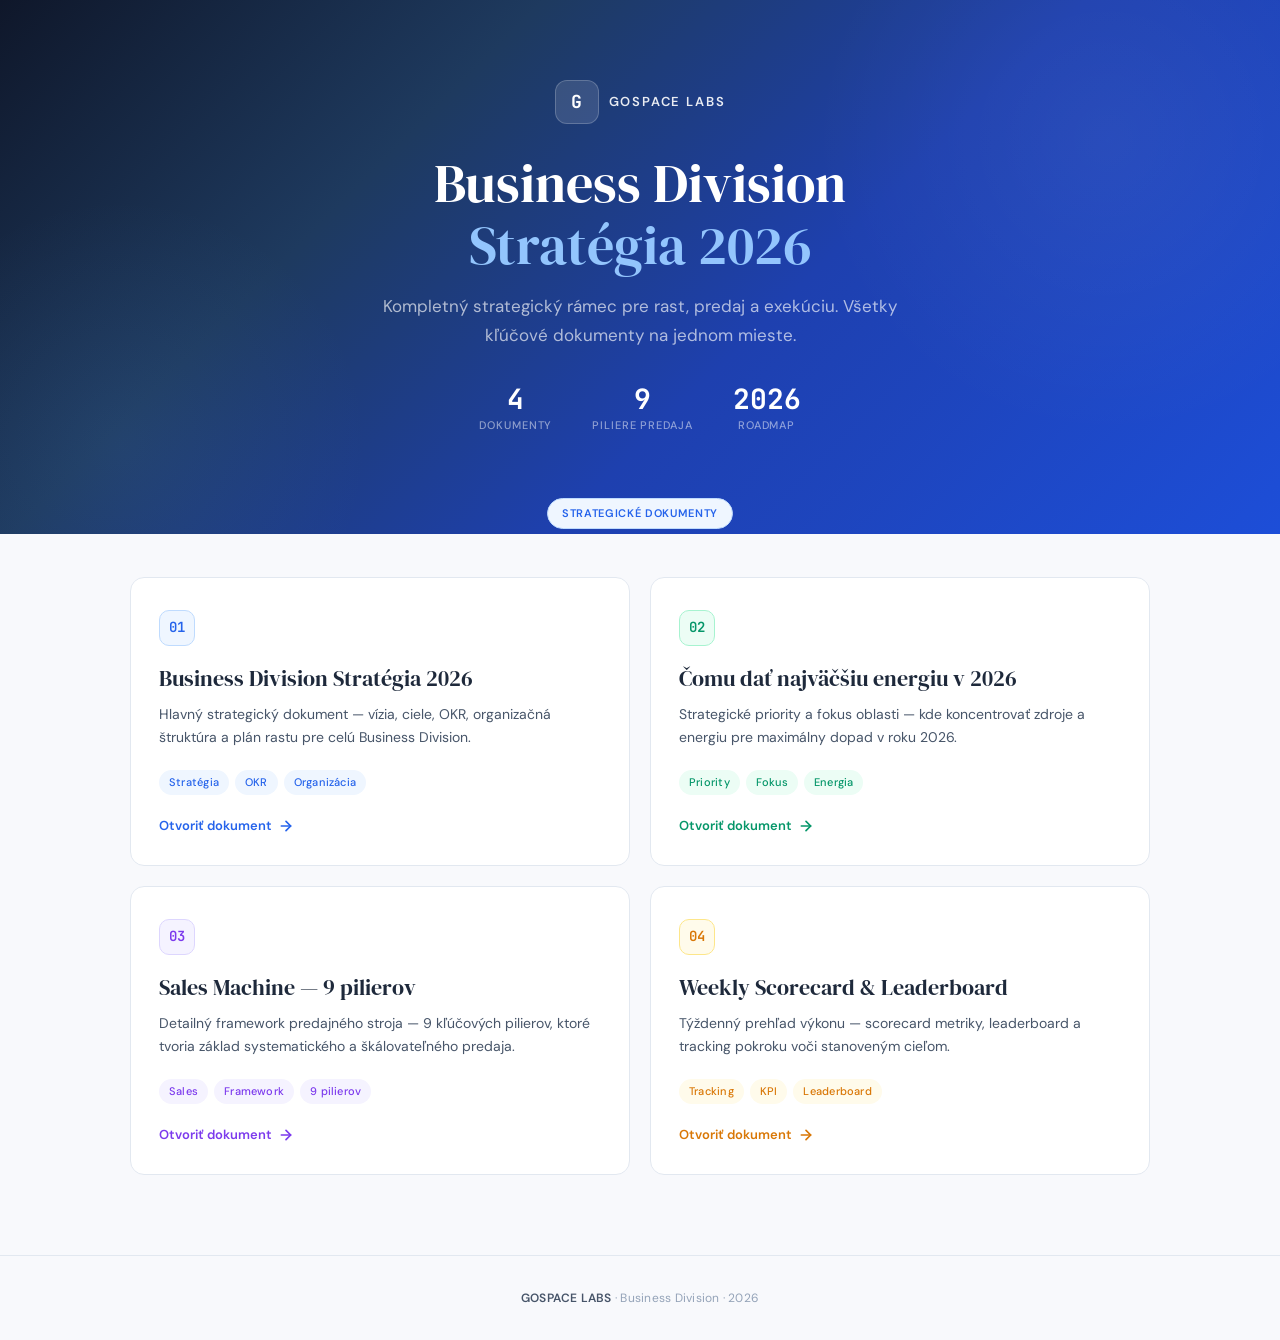
==== index.html @ 2ddfd0ce "Add landing page with navigation to all 4 strategic documents https://claude.ai/code/session_01S5XBB" ====
<!DOCTYPE html>
<html lang="sk">
<head>
<meta charset="UTF-8">
<meta name="viewport" content="width=device-width, initial-scale=1.0">
<title>GOSPACE LABS — Business 2026</title>
<link href="https://fonts.googleapis.com/css2?family=DM+Sans:ital,opsz,wght@0,9..40,400;0,9..40,500;0,9..40,600;0,9..40,700;1,9..40,400&family=DM+Serif+Display&family=JetBrains+Mono:wght@400;500&display=swap" rel="stylesheet">
<style>
:root {
  --bg: #f8f9fc;
  --bg-card: #ffffff;
  --border: #e2e8f0;
  --text: #1e293b;
  --text-muted: #475569;
  --text-dim: #94a3b8;
  --accent-blue: #2563eb;
  --accent-blue-light: #eff6ff;
  --accent-blue-border: #bfdbfe;
  --accent-green: #059669;
  --accent-green-light: #ecfdf5;
  --accent-green-border: #a7f3d0;
  --accent-amber: #d97706;
  --accent-amber-light: #fffbeb;
  --accent-amber-border: #fde68a;
  --accent-purple: #7c3aed;
  --accent-purple-light: #f5f3ff;
  --accent-purple-border: #ddd6fe;
  --accent-cyan: #0891b2;
  --accent-cyan-light: #ecfeff;
  --accent-cyan-border: #a5f3fc;
  --shadow-sm: 0 1px 2px rgba(0,0,0,0.04);
  --shadow-md: 0 4px 12px rgba(0,0,0,0.06);
  --shadow-lg: 0 8px 24px rgba(0,0,0,0.08);
  --shadow-xl: 0 12px 40px rgba(0,0,0,0.12);
  --font-display: 'DM Serif Display', Georgia, serif;
  --font-body: 'DM Sans', system-ui, sans-serif;
  --font-mono: 'JetBrains Mono', monospace;
  --radius: 10px;
}

* { margin: 0; padding: 0; box-sizing: border-box; }
html { scroll-behavior: smooth; }

body {
  font-family: var(--font-body);
  background: var(--bg);
  color: var(--text);
  line-height: 1.7;
  font-size: 15px;
  -webkit-font-smoothing: antialiased;
  min-height: 100vh;
}

/* ── Hero ── */
.hero {
  position: relative;
  padding: 80px 40px 100px;
  background: linear-gradient(135deg, #0f172a 0%, #1e3a5f 30%, #1e40af 60%, #1d4ed8 100%);
  color: #fff;
  overflow: hidden;
  text-align: center;
}

.hero::before {
  content: "";
  position: absolute;
  top: -30%;
  right: -10%;
  width: 600px;
  height: 600px;
  background: radial-gradient(circle, rgba(255,255,255,0.05) 0%, transparent 70%);
  pointer-events: none;
}

.hero::after {
  content: "";
  position: absolute;
  bottom: -30%;
  left: -10%;
  width: 500px;
  height: 500px;
  background: radial-gradient(circle, rgba(96,165,250,0.08) 0%, transparent 70%);
  pointer-events: none;
}

.hero-inner {
  max-width: 800px;
  margin: 0 auto;
  position: relative;
  z-index: 1;
}

.hero-logo {
  display: inline-flex;
  align-items: center;
  gap: 10px;
  margin-bottom: 28px;
  animation: fadeIn 0.6s ease;
}

.hero-logo .logo-mark {
  width: 44px;
  height: 44px;
  background: rgba(255,255,255,0.12);
  border: 1px solid rgba(255,255,255,0.2);
  border-radius: 12px;
  display: flex;
  align-items: center;
  justify-content: center;
  font-family: var(--font-mono);
  font-size: 18px;
  font-weight: 700;
  letter-spacing: -0.02em;
}

.hero-logo .logo-text {
  font-family: var(--font-body);
  font-size: 13px;
  font-weight: 600;
  letter-spacing: 0.14em;
  text-transform: uppercase;
  opacity: 0.9;
}

.hero h1 {
  font-family: var(--font-display);
  font-size: clamp(32px, 5vw, 54px);
  font-weight: 400;
  line-height: 1.15;
  margin-bottom: 16px;
  animation: fadeIn 0.8s ease 0.1s both;
}

.hero h1 span {
  color: #93c5fd;
}

.hero-subtitle {
  font-size: 17px;
  color: rgba(255,255,255,0.65);
  max-width: 540px;
  margin: 0 auto 32px;
  line-height: 1.7;
  animation: fadeIn 0.8s ease 0.2s both;
}

.hero-stats {
  display: flex;
  justify-content: center;
  gap: 40px;
  animation: fadeIn 0.8s ease 0.3s both;
}

.hero-stat {
  text-align: center;
}

.hero-stat .value {
  font-family: var(--font-mono);
  font-size: 28px;
  font-weight: 700;
  color: #fff;
  line-height: 1.2;
}

.hero-stat .label {
  font-size: 11px;
  color: rgba(255,255,255,0.5);
  text-transform: uppercase;
  letter-spacing: 0.08em;
  font-weight: 500;
}

@keyframes fadeIn {
  from { opacity: 0; transform: translateY(12px); }
  to { opacity: 1; transform: translateY(0); }
}

/* ── Cards Section ── */
.cards-section {
  max-width: 1100px;
  margin: -48px auto 0;
  padding: 0 40px 80px;
  position: relative;
  z-index: 2;
}

.cards-section-header {
  text-align: center;
  margin-bottom: 36px;
  padding-top: 12px;
}

.cards-section-header .badge {
  display: inline-flex;
  align-items: center;
  gap: 8px;
  padding: 5px 14px;
  background: var(--accent-blue-light);
  border: 1px solid var(--accent-blue-border);
  border-radius: 100px;
  font-size: 11px;
  font-weight: 600;
  color: var(--accent-blue);
  letter-spacing: 0.06em;
  text-transform: uppercase;
  margin-bottom: 12px;
}

.cards-grid {
  display: grid;
  grid-template-columns: repeat(2, 1fr);
  gap: 20px;
}

/* ── Card ── */
.card {
  background: var(--bg-card);
  border: 1px solid var(--border);
  border-radius: 14px;
  padding: 32px 28px 28px;
  text-decoration: none;
  color: inherit;
  transition: all 0.3s ease;
  position: relative;
  overflow: hidden;
  display: flex;
  flex-direction: column;
}

.card::before {
  content: "";
  position: absolute;
  top: 0;
  left: 0;
  right: 0;
  height: 3px;
  border-radius: 14px 14px 0 0;
  opacity: 0;
  transition: opacity 0.3s ease;
}

.card:hover {
  border-color: transparent;
  box-shadow: var(--shadow-xl);
  transform: translateY(-4px);
}

.card:hover::before {
  opacity: 1;
}

.card-num {
  display: inline-flex;
  align-items: center;
  justify-content: center;
  width: 36px;
  height: 36px;
  border-radius: 10px;
  font-family: var(--font-mono);
  font-size: 14px;
  font-weight: 600;
  margin-bottom: 18px;
  flex-shrink: 0;
}

.card h3 {
  font-family: var(--font-display);
  font-size: 22px;
  font-weight: 400;
  color: var(--text);
  margin-bottom: 10px;
  line-height: 1.3;
}

.card p {
  font-size: 14px;
  color: var(--text-muted);
  line-height: 1.7;
  margin-bottom: 20px;
  flex-grow: 1;
}

.card-tags {
  display: flex;
  flex-wrap: wrap;
  gap: 6px;
  margin-bottom: 20px;
}

.card-tag {
  font-size: 11px;
  font-weight: 500;
  padding: 3px 10px;
  border-radius: 100px;
  letter-spacing: 0.02em;
}

.card-action {
  display: inline-flex;
  align-items: center;
  gap: 6px;
  font-size: 13px;
  font-weight: 600;
  transition: gap 0.2s ease;
}

.card:hover .card-action {
  gap: 10px;
}

.card-action svg {
  width: 16px;
  height: 16px;
  transition: transform 0.2s ease;
}

.card:hover .card-action svg {
  transform: translateX(2px);
}

/* ── Card Variants ── */
.card--blue::before { background: linear-gradient(90deg, #2563eb, #3b82f6); }
.card--blue .card-num { background: var(--accent-blue-light); border: 1px solid var(--accent-blue-border); color: var(--accent-blue); }
.card--blue .card-tag { background: var(--accent-blue-light); color: var(--accent-blue); }
.card--blue .card-action { color: var(--accent-blue); }

.card--green::before { background: linear-gradient(90deg, #059669, #10b981); }
.card--green .card-num { background: var(--accent-green-light); border: 1px solid var(--accent-green-border); color: var(--accent-green); }
.card--green .card-tag { background: var(--accent-green-light); color: var(--accent-green); }
.card--green .card-action { color: var(--accent-green); }

.card--purple::before { background: linear-gradient(90deg, #7c3aed, #8b5cf6); }
.card--purple .card-num { background: var(--accent-purple-light); border: 1px solid var(--accent-purple-border); color: var(--accent-purple); }
.card--purple .card-tag { background: var(--accent-purple-light); color: var(--accent-purple); }
.card--purple .card-action { color: var(--accent-purple); }

.card--amber::before { background: linear-gradient(90deg, #d97706, #f59e0b); }
.card--amber .card-num { background: var(--accent-amber-light); border: 1px solid var(--accent-amber-border); color: var(--accent-amber); }
.card--amber .card-tag { background: var(--accent-amber-light); color: var(--accent-amber); }
.card--amber .card-action { color: var(--accent-amber); }

/* ── Footer ── */
.footer {
  text-align: center;
  padding: 32px 40px;
  border-top: 1px solid var(--border);
  color: var(--text-dim);
  font-size: 12px;
  letter-spacing: 0.02em;
}

.footer span {
  font-weight: 600;
  color: var(--text-muted);
}

/* ── Responsive ── */
@media (max-width: 768px) {
  .hero { padding: 60px 24px 80px; }
  .hero-stats { gap: 24px; }
  .hero-stat .value { font-size: 22px; }
  .cards-section { padding: 0 20px 60px; }
  .cards-grid { grid-template-columns: 1fr; gap: 16px; }
  .card { padding: 24px 22px 22px; }
  .card h3 { font-size: 19px; }
}

@media (max-width: 480px) {
  .hero { padding: 48px 16px 64px; }
  .hero h1 { font-size: 28px; }
  .hero-subtitle { font-size: 15px; }
  .hero-stats { flex-direction: column; gap: 16px; }
  .cards-section { padding: 0 16px 48px; margin-top: -36px; }
}
</style>
</head>
<body>

<!-- ── Hero ── -->
<div class="hero">
  <div class="hero-inner">
    <div class="hero-logo">
      <div class="logo-mark">G</div>
      <div class="logo-text">GOSPACE LABS</div>
    </div>
    <h1>Business Division<br><span>Stratégia 2026</span></h1>
    <p class="hero-subtitle">
      Kompletný strategický rámec pre rast, predaj a exekúciu.
      Všetky kľúčové dokumenty na jednom mieste.
    </p>
    <div class="hero-stats">
      <div class="hero-stat">
        <div class="value">4</div>
        <div class="label">Dokumenty</div>
      </div>
      <div class="hero-stat">
        <div class="value">9</div>
        <div class="label">Piliere predaja</div>
      </div>
      <div class="hero-stat">
        <div class="value">2026</div>
        <div class="label">Roadmap</div>
      </div>
    </div>
  </div>
</div>

<!-- ── Document Cards ── -->
<div class="cards-section">
  <div class="cards-section-header">
    <div class="badge">Strategické dokumenty</div>
  </div>

  <div class="cards-grid">

    <!-- 1. Business Division Stratégia -->
    <a class="card card--blue" href="GOSPACE LABS — Business Division Stratégia 2026.html">
      <div class="card-num">01</div>
      <h3>Business Division Stratégia 2026</h3>
      <p>Hlavný strategický dokument — vízia, ciele, OKR, organizačná štruktúra a plán rastu pre celú Business Division.</p>
      <div class="card-tags">
        <span class="card-tag">Stratégia</span>
        <span class="card-tag">OKR</span>
        <span class="card-tag">Organizácia</span>
      </div>
      <div class="card-action">
        Otvoriť dokument
        <svg viewBox="0 0 24 24" fill="none" stroke="currentColor" stroke-width="2.5" stroke-linecap="round" stroke-linejoin="round"><path d="M5 12h14"/><path d="m12 5 7 7-7 7"/></svg>
      </div>
    </a>

    <!-- 2. Čomu dať najväčšiu energiu -->
    <a class="card card--green" href="GOSPACE — Čomu dať najväčšiu energiu v 2026.html">
      <div class="card-num">02</div>
      <h3>Čomu dať najväčšiu energiu v 2026</h3>
      <p>Strategické priority a fokus oblasti — kde koncentrovať zdroje a energiu pre maximálny dopad v roku 2026.</p>
      <div class="card-tags">
        <span class="card-tag">Priority</span>
        <span class="card-tag">Fokus</span>
        <span class="card-tag">Energia</span>
      </div>
      <div class="card-action">
        Otvoriť dokument
        <svg viewBox="0 0 24 24" fill="none" stroke="currentColor" stroke-width="2.5" stroke-linecap="round" stroke-linejoin="round"><path d="M5 12h14"/><path d="m12 5 7 7-7 7"/></svg>
      </div>
    </a>

    <!-- 3. Sales Machine — 9 pilierov -->
    <a class="card card--purple" href="GOSPACE — Sales Machine — 9 pilierov.html">
      <div class="card-num">03</div>
      <h3>Sales Machine — 9 pilierov</h3>
      <p>Detailný framework predajného stroja — 9 kľúčových pilierov, ktoré tvoria základ systematického a škálovateľného predaja.</p>
      <div class="card-tags">
        <span class="card-tag">Sales</span>
        <span class="card-tag">Framework</span>
        <span class="card-tag">9 pilierov</span>
      </div>
      <div class="card-action">
        Otvoriť dokument
        <svg viewBox="0 0 24 24" fill="none" stroke="currentColor" stroke-width="2.5" stroke-linecap="round" stroke-linejoin="round"><path d="M5 12h14"/><path d="m12 5 7 7-7 7"/></svg>
      </div>
    </a>

    <!-- 4. Weekly Scorecard & Leaderboard -->
    <a class="card card--amber" href="GOSPACE — Weekly Scorecard &amp; Leaderboard.html">
      <div class="card-num">04</div>
      <h3>Weekly Scorecard &amp; Leaderboard</h3>
      <p>Týždenný prehľad výkonu — scorecard metriky, leaderboard a tracking pokroku voči stanoveným cieľom.</p>
      <div class="card-tags">
        <span class="card-tag">Tracking</span>
        <span class="card-tag">KPI</span>
        <span class="card-tag">Leaderboard</span>
      </div>
      <div class="card-action">
        Otvoriť dokument
        <svg viewBox="0 0 24 24" fill="none" stroke="currentColor" stroke-width="2.5" stroke-linecap="round" stroke-linejoin="round"><path d="M5 12h14"/><path d="m12 5 7 7-7 7"/></svg>
      </div>
    </a>

  </div>
</div>

<!-- ── Footer ── -->
<div class="footer">
  <span>GOSPACE LABS</span> &middot; Business Division &middot; 2026
</div>

</body>
</html>
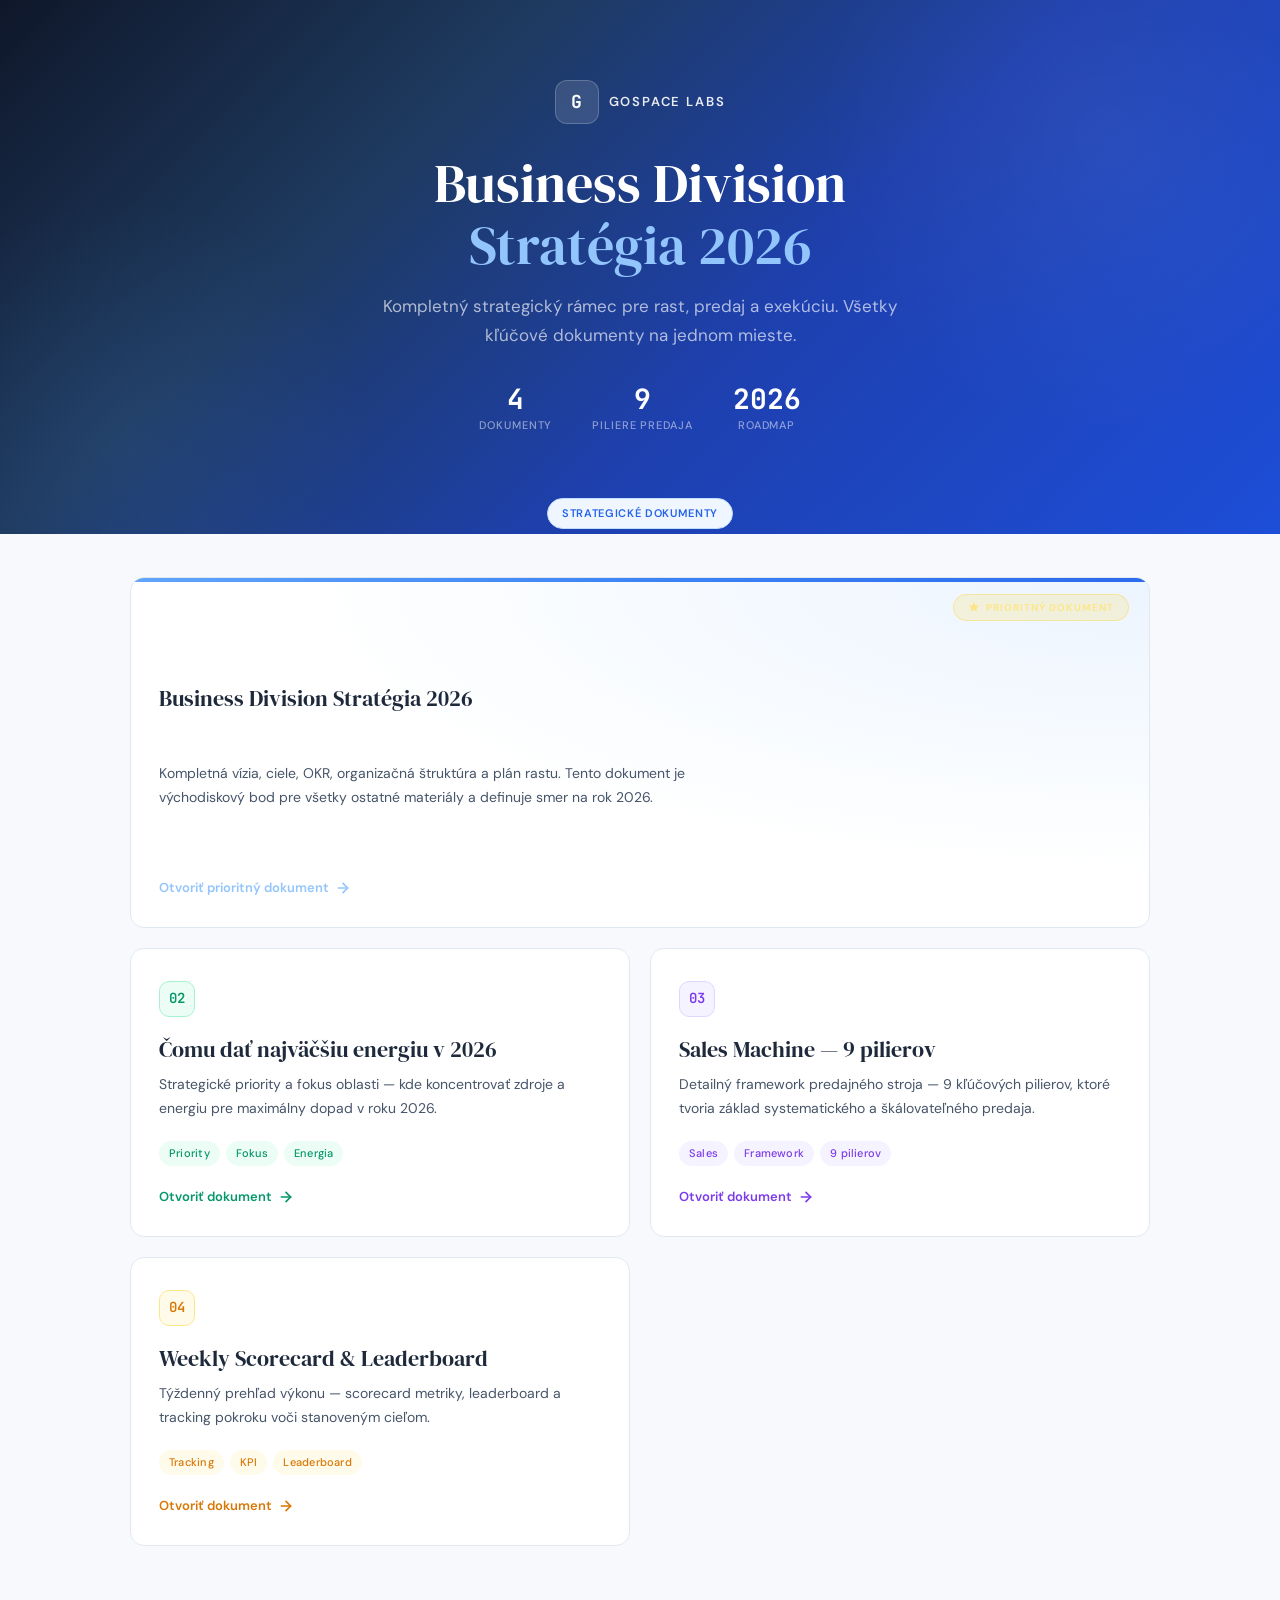
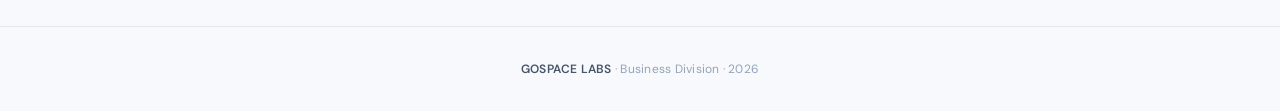
==== commit 025101ae: "Highlight Business Division Stratégia 2026 as priority document on hub page The first card now spans" ====
--- a/index.html
+++ b/index.html
@@ -213,6 +213,150 @@
   gap: 20px;
 }
 
+/* ── Priority Card ── */
+.card--priority {
+  grid-column: 1 / -1;
+  display: grid;
+  grid-template-columns: auto 1fr;
+  grid-template-rows: auto auto auto auto;
+  column-gap: 28px;
+  background: linear-gradient(135deg, #0f172a 0%, #1e3a5f 50%, #1e40af 100%);
+  color: #fff;
+  border: 1px solid rgba(59,130,246,0.3);
+  padding: 36px 36px 32px;
+  position: relative;
+}
+
+.card--priority::before {
+  background: linear-gradient(90deg, #60a5fa, #3b82f6, #2563eb) !important;
+  height: 4px !important;
+  opacity: 1 !important;
+}
+
+.card--priority::after {
+  content: "";
+  position: absolute;
+  top: 0;
+  right: 0;
+  bottom: 0;
+  left: 0;
+  background: radial-gradient(ellipse at top right, rgba(96,165,250,0.12) 0%, transparent 60%);
+  pointer-events: none;
+}
+
+.card--priority:hover {
+  border-color: rgba(96,165,250,0.5);
+  box-shadow: 0 12px 40px rgba(37,99,235,0.25), 0 0 0 1px rgba(59,130,246,0.2);
+  transform: translateY(-4px);
+}
+
+.card--priority .priority-badge {
+  position: absolute;
+  top: 16px;
+  right: 20px;
+  display: inline-flex;
+  align-items: center;
+  gap: 6px;
+  padding: 4px 14px;
+  background: rgba(250,204,21,0.15);
+  border: 1px solid rgba(250,204,21,0.3);
+  border-radius: 100px;
+  font-size: 10px;
+  font-weight: 700;
+  color: #fde68a;
+  letter-spacing: 0.1em;
+  text-transform: uppercase;
+  z-index: 1;
+}
+
+.card--priority .priority-badge svg {
+  width: 12px;
+  height: 12px;
+}
+
+.card--priority .card-num-wrap {
+  grid-row: 1 / 5;
+  display: flex;
+  align-items: flex-start;
+  padding-top: 4px;
+}
+
+.card--priority .card-num {
+  width: 52px;
+  height: 52px;
+  font-size: 18px;
+  background: rgba(255,255,255,0.1);
+  border: 1px solid rgba(255,255,255,0.2);
+  color: #fff;
+  border-radius: 14px;
+}
+
+.card--priority h3 {
+  font-size: 26px;
+  color: #fff;
+  margin-bottom: 6px;
+  position: relative;
+  z-index: 1;
+}
+
+.card--priority .card-subtitle {
+  font-size: 14px;
+  color: rgba(255,255,255,0.55);
+  margin-bottom: 16px;
+  font-weight: 500;
+  position: relative;
+  z-index: 1;
+}
+
+.card--priority p {
+  color: rgba(255,255,255,0.7);
+  font-size: 14.5px;
+  margin-bottom: 20px;
+  max-width: 600px;
+  position: relative;
+  z-index: 1;
+}
+
+.card--priority .card-tags {
+  position: relative;
+  z-index: 1;
+}
+
+.card--priority .card-tag {
+  background: rgba(255,255,255,0.1);
+  border: 1px solid rgba(255,255,255,0.15);
+  color: rgba(255,255,255,0.85);
+}
+
+.card--priority .card-action {
+  color: #93c5fd;
+  position: relative;
+  z-index: 1;
+}
+
+.card--priority .card-meta {
+  display: flex;
+  gap: 24px;
+  margin-bottom: 20px;
+  position: relative;
+  z-index: 1;
+}
+
+.card--priority .card-meta-item {
+  display: flex;
+  align-items: center;
+  gap: 6px;
+  font-size: 12px;
+  color: rgba(255,255,255,0.5);
+  font-weight: 500;
+}
+
+.card--priority .card-meta-item svg {
+  width: 14px;
+  height: 14px;
+  opacity: 0.6;
+}
+
 /* ── Card ── */
 .card {
   background: var(--bg-card);
@@ -364,6 +508,10 @@
   .cards-grid { grid-template-columns: 1fr; gap: 16px; }
   .card { padding: 24px 22px 22px; }
   .card h3 { font-size: 19px; }
+  .card--priority { grid-template-columns: 1fr; padding: 28px 22px 24px; }
+  .card--priority .card-num-wrap { display: none; }
+  .card--priority h3 { font-size: 22px; }
+  .card--priority .priority-badge { position: static; margin-bottom: 14px; align-self: flex-start; }
 }
 
 @media (max-width: 480px) {
@@ -414,18 +562,27 @@
 
   <div class="cards-grid">
 
-    <!-- 1. Business Division Stratégia -->
-    <a class="card card--blue" href="GOSPACE LABS — Business Division Stratégia 2026.html">
-      <div class="card-num">01</div>
+    <!-- 1. Business Division Stratégia — PRIORITY DOC -->
+    <a class="card card--priority" href="GOSPACE LABS — Business Division Stratégia 2026.html">
+      <div class="priority-badge">
+        <svg viewBox="0 0 24 24" fill="currentColor"><path d="M12 2l3.09 6.26L22 9.27l-5 4.87 1.18 6.88L12 17.77l-6.18 3.25L7 14.14 2 9.27l6.91-1.01L12 2z"/></svg>
+        Prioritný dokument
+      </div>
+      <div class="card-num-wrap">
+        <div class="card-num">01</div>
+      </div>
       <h3>Business Division Stratégia 2026</h3>
-      <p>Hlavný strategický dokument — vízia, ciele, OKR, organizačná štruktúra a plán rastu pre celú Business Division.</p>
+      <div class="card-subtitle">Hlavný strategický dokument pre celú Business Division</div>
+      <p>Kompletná vízia, ciele, OKR, organizačná štruktúra a plán rastu. Tento dokument je východiskový bod pre všetky ostatné materiály a definuje smer na rok 2026.</p>
       <div class="card-tags">
         <span class="card-tag">Stratégia</span>
         <span class="card-tag">OKR</span>
         <span class="card-tag">Organizácia</span>
+        <span class="card-tag">Vízia</span>
+        <span class="card-tag">Rast</span>
       </div>
       <div class="card-action">
-        Otvoriť dokument
+        Otvoriť prioritný dokument
         <svg viewBox="0 0 24 24" fill="none" stroke="currentColor" stroke-width="2.5" stroke-linecap="round" stroke-linejoin="round"><path d="M5 12h14"/><path d="m12 5 7 7-7 7"/></svg>
       </div>
     </a>
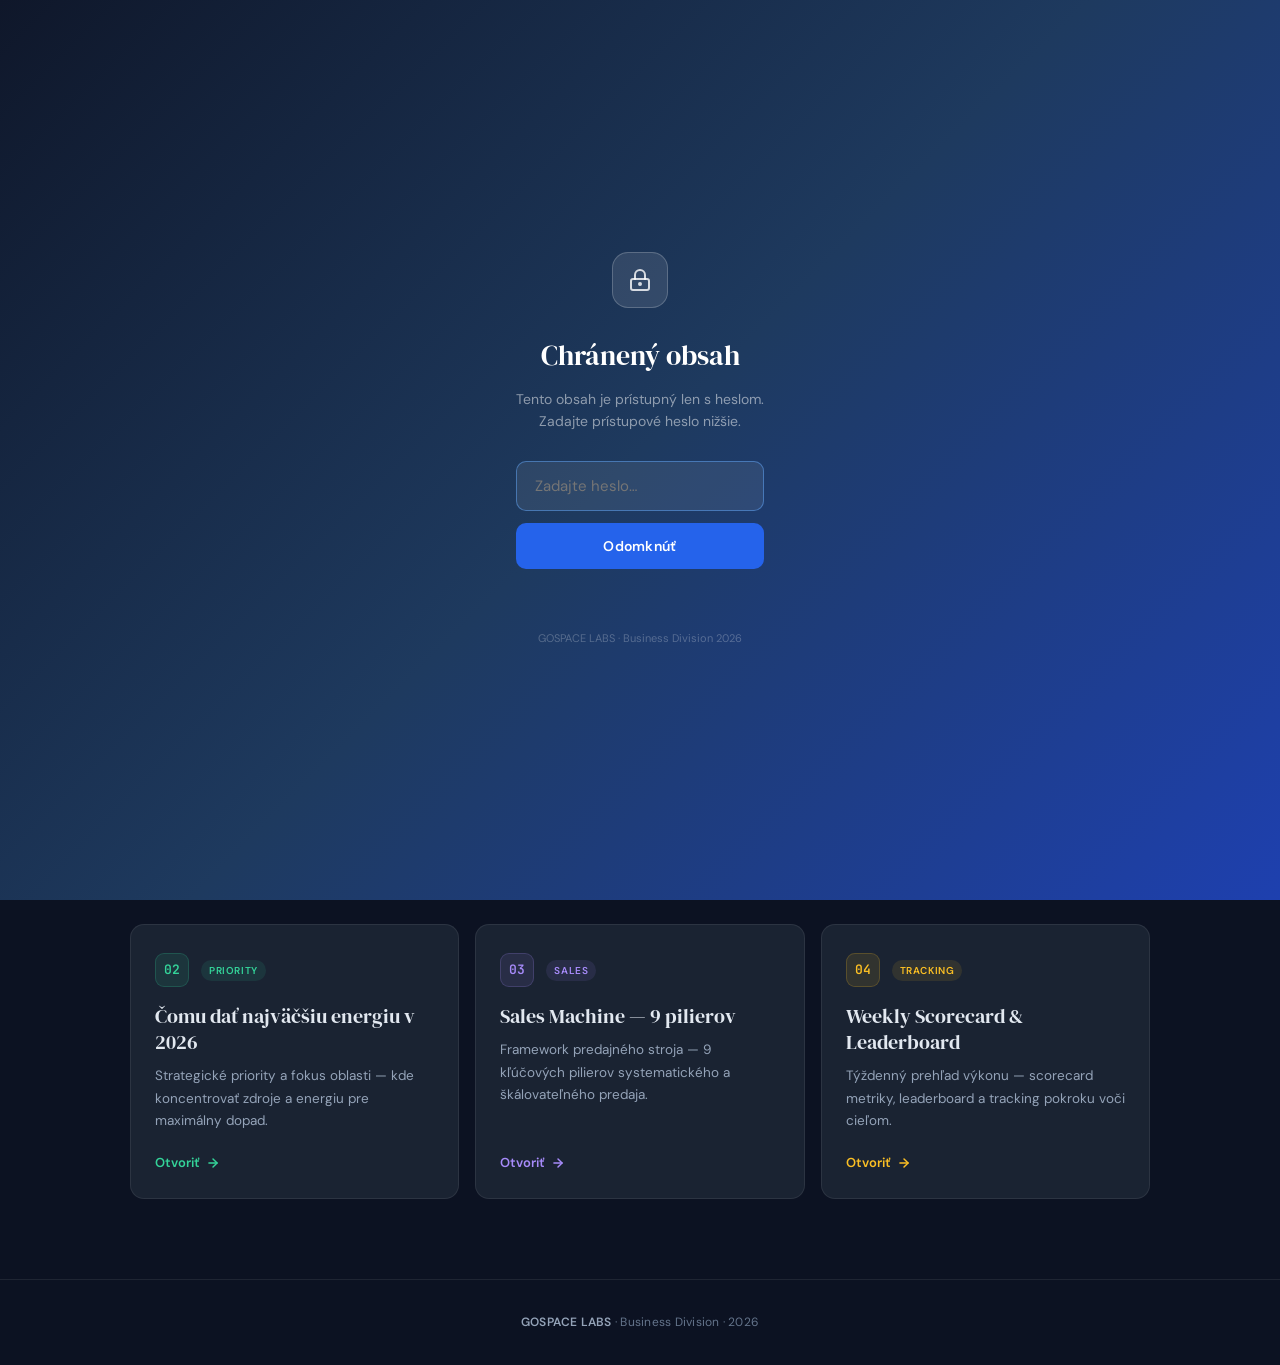
==== commit 9cac852e: "Dark theme hub page with priority hierarchy + password protection on all pages - Completely redesign" ====
--- a/index.html
+++ b/index.html
@@ -7,35 +7,22 @@
 <link href="https://fonts.googleapis.com/css2?family=DM+Sans:ital,opsz,wght@0,9..40,400;0,9..40,500;0,9..40,600;0,9..40,700;1,9..40,400&family=DM+Serif+Display&family=JetBrains+Mono:wght@400;500&display=swap" rel="stylesheet">
 <style>
 :root {
-  --bg: #f8f9fc;
-  --bg-card: #ffffff;
-  --border: #e2e8f0;
-  --text: #1e293b;
-  --text-muted: #475569;
-  --text-dim: #94a3b8;
-  --accent-blue: #2563eb;
-  --accent-blue-light: #eff6ff;
-  --accent-blue-border: #bfdbfe;
-  --accent-green: #059669;
-  --accent-green-light: #ecfdf5;
-  --accent-green-border: #a7f3d0;
-  --accent-amber: #d97706;
-  --accent-amber-light: #fffbeb;
-  --accent-amber-border: #fde68a;
-  --accent-purple: #7c3aed;
-  --accent-purple-light: #f5f3ff;
-  --accent-purple-border: #ddd6fe;
-  --accent-cyan: #0891b2;
-  --accent-cyan-light: #ecfeff;
-  --accent-cyan-border: #a5f3fc;
-  --shadow-sm: 0 1px 2px rgba(0,0,0,0.04);
-  --shadow-md: 0 4px 12px rgba(0,0,0,0.06);
-  --shadow-lg: 0 8px 24px rgba(0,0,0,0.08);
-  --shadow-xl: 0 12px 40px rgba(0,0,0,0.12);
+  --bg: #0c1222;
+  --bg-surface: #111827;
+  --bg-card: #1a2332;
+  --border: rgba(255,255,255,0.08);
+  --border-hover: rgba(255,255,255,0.15);
+  --text: #e2e8f0;
+  --text-muted: #94a3b8;
+  --text-dim: #64748b;
+  --accent-blue: #3b82f6;
+  --accent-green: #34d399;
+  --accent-purple: #a78bfa;
+  --accent-amber: #fbbf24;
+  --shadow-xl: 0 12px 40px rgba(0,0,0,0.4);
   --font-display: 'DM Serif Display', Georgia, serif;
   --font-body: 'DM Sans', system-ui, sans-serif;
   --font-mono: 'JetBrains Mono', monospace;
-  --radius: 10px;
 }
 
 * { margin: 0; padding: 0; box-sizing: border-box; }
@@ -54,8 +41,8 @@
 /* ── Hero ── */
 .hero {
   position: relative;
-  padding: 80px 40px 100px;
-  background: linear-gradient(135deg, #0f172a 0%, #1e3a5f 30%, #1e40af 60%, #1d4ed8 100%);
+  padding: 72px 40px 96px;
+  background: linear-gradient(160deg, #0f172a 0%, #162244 30%, #1e3a6e 60%, #1e40af 100%);
   color: #fff;
   overflow: hidden;
   text-align: center;
@@ -68,18 +55,7 @@
   right: -10%;
   width: 600px;
   height: 600px;
-  background: radial-gradient(circle, rgba(255,255,255,0.05) 0%, transparent 70%);
-  pointer-events: none;
-}
-
-.hero::after {
-  content: "";
-  position: absolute;
-  bottom: -30%;
-  left: -10%;
-  width: 500px;
-  height: 500px;
-  background: radial-gradient(circle, rgba(96,165,250,0.08) 0%, transparent 70%);
+  background: radial-gradient(circle, rgba(59,130,246,0.08) 0%, transparent 70%);
   pointer-events: none;
 }
 
@@ -101,8 +77,8 @@
 .hero-logo .logo-mark {
   width: 44px;
   height: 44px;
-  background: rgba(255,255,255,0.12);
-  border: 1px solid rgba(255,255,255,0.2);
+  background: rgba(255,255,255,0.1);
+  border: 1px solid rgba(255,255,255,0.18);
   border-radius: 12px;
   display: flex;
   align-items: center;
@@ -110,7 +86,6 @@
   font-family: var(--font-mono);
   font-size: 18px;
   font-weight: 700;
-  letter-spacing: -0.02em;
 }
 
 .hero-logo .logo-text {
@@ -119,26 +94,24 @@
   font-weight: 600;
   letter-spacing: 0.14em;
   text-transform: uppercase;
-  opacity: 0.9;
+  opacity: 0.85;
 }
 
 .hero h1 {
   font-family: var(--font-display);
-  font-size: clamp(32px, 5vw, 54px);
+  font-size: clamp(32px, 5vw, 52px);
   font-weight: 400;
   line-height: 1.15;
   margin-bottom: 16px;
   animation: fadeIn 0.8s ease 0.1s both;
 }
 
-.hero h1 span {
-  color: #93c5fd;
-}
+.hero h1 span { color: #93c5fd; }
 
 .hero-subtitle {
-  font-size: 17px;
-  color: rgba(255,255,255,0.65);
-  max-width: 540px;
+  font-size: 16px;
+  color: rgba(255,255,255,0.55);
+  max-width: 520px;
   margin: 0 auto 32px;
   line-height: 1.7;
   animation: fadeIn 0.8s ease 0.2s both;
@@ -151,9 +124,7 @@
   animation: fadeIn 0.8s ease 0.3s both;
 }
 
-.hero-stat {
-  text-align: center;
-}
+.hero-stat { text-align: center; }
 
 .hero-stat .value {
   font-family: var(--font-mono);
@@ -165,7 +136,7 @@
 
 .hero-stat .label {
   font-size: 11px;
-  color: rgba(255,255,255,0.5);
+  color: rgba(255,255,255,0.4);
   text-transform: uppercase;
   letter-spacing: 0.08em;
   font-weight: 500;
@@ -176,8 +147,8 @@
   to { opacity: 1; transform: translateY(0); }
 }
 
-/* ── Cards Section ── */
-.cards-section {
+/* ── Content ── */
+.content {
   max-width: 1100px;
   margin: -48px auto 0;
   padding: 0 40px 80px;
@@ -185,184 +156,203 @@
   z-index: 2;
 }
 
-.cards-section-header {
-  text-align: center;
-  margin-bottom: 36px;
-  padding-top: 12px;
-}
-
-.cards-section-header .badge {
-  display: inline-flex;
-  align-items: center;
-  gap: 8px;
-  padding: 5px 14px;
-  background: var(--accent-blue-light);
-  border: 1px solid var(--accent-blue-border);
-  border-radius: 100px;
-  font-size: 11px;
-  font-weight: 600;
-  color: var(--accent-blue);
-  letter-spacing: 0.06em;
-  text-transform: uppercase;
+/* ── Priority Card ── */
+.priority-card {
+  display: block;
+  background: linear-gradient(145deg, #111c36 0%, #162855 50%, #1a3570 100%);
+  border: 1px solid rgba(59,130,246,0.25);
+  border-radius: 16px;
+  padding: 40px 40px 36px;
+  text-decoration: none;
+  color: inherit;
+  position: relative;
+  overflow: hidden;
+  transition: all 0.3s ease;
   margin-bottom: 12px;
 }
 
-.cards-grid {
-  display: grid;
-  grid-template-columns: repeat(2, 1fr);
-  gap: 20px;
-}
-
-/* ── Priority Card ── */
-.card--priority {
-  grid-column: 1 / -1;
-  display: grid;
-  grid-template-columns: auto 1fr;
-  grid-template-rows: auto auto auto auto;
-  column-gap: 28px;
-  background: linear-gradient(135deg, #0f172a 0%, #1e3a5f 50%, #1e40af 100%);
-  color: #fff;
-  border: 1px solid rgba(59,130,246,0.3);
-  padding: 36px 36px 32px;
-  position: relative;
-}
-
-.card--priority::before {
-  background: linear-gradient(90deg, #60a5fa, #3b82f6, #2563eb) !important;
-  height: 4px !important;
-  opacity: 1 !important;
-}
-
-.card--priority::after {
+.priority-card::before {
+  content: "";
+  position: absolute;
+  top: 0;
+  left: 0;
+  right: 0;
+  height: 3px;
+  background: linear-gradient(90deg, #3b82f6, #60a5fa, #93c5fd);
+}
+
+.priority-card::after {
   content: "";
   position: absolute;
   top: 0;
   right: 0;
   bottom: 0;
   left: 0;
-  background: radial-gradient(ellipse at top right, rgba(96,165,250,0.12) 0%, transparent 60%);
+  background: radial-gradient(ellipse at top right, rgba(59,130,246,0.1) 0%, transparent 60%);
   pointer-events: none;
 }
 
-.card--priority:hover {
-  border-color: rgba(96,165,250,0.5);
-  box-shadow: 0 12px 40px rgba(37,99,235,0.25), 0 0 0 1px rgba(59,130,246,0.2);
-  transform: translateY(-4px);
-}
-
-.card--priority .priority-badge {
-  position: absolute;
-  top: 16px;
-  right: 20px;
+.priority-card:hover {
+  border-color: rgba(96,165,250,0.4);
+  box-shadow: 0 16px 48px rgba(37,99,235,0.2), 0 0 0 1px rgba(59,130,246,0.15);
+  transform: translateY(-3px);
+}
+
+.priority-header {
+  display: flex;
+  align-items: flex-start;
+  justify-content: space-between;
+  gap: 20px;
+  margin-bottom: 20px;
+  position: relative;
+  z-index: 1;
+}
+
+.priority-badge {
   display: inline-flex;
   align-items: center;
   gap: 6px;
-  padding: 4px 14px;
-  background: rgba(250,204,21,0.15);
-  border: 1px solid rgba(250,204,21,0.3);
+  padding: 5px 14px;
+  background: rgba(250,204,21,0.12);
+  border: 1px solid rgba(250,204,21,0.25);
   border-radius: 100px;
   font-size: 10px;
   font-weight: 700;
   color: #fde68a;
   letter-spacing: 0.1em;
   text-transform: uppercase;
-  z-index: 1;
-}
-
-.card--priority .priority-badge svg {
+  flex-shrink: 0;
+}
+
+.priority-badge svg {
   width: 12px;
   height: 12px;
 }
 
-.card--priority .card-num-wrap {
-  grid-row: 1 / 5;
-  display: flex;
-  align-items: flex-start;
-  padding-top: 4px;
-}
-
-.card--priority .card-num {
-  width: 52px;
-  height: 52px;
-  font-size: 18px;
-  background: rgba(255,255,255,0.1);
-  border: 1px solid rgba(255,255,255,0.2);
-  color: #fff;
-  border-radius: 14px;
-}
-
-.card--priority h3 {
-  font-size: 26px;
+.priority-num {
+  display: inline-flex;
+  align-items: center;
+  justify-content: center;
+  width: 48px;
+  height: 48px;
+  background: rgba(255,255,255,0.06);
+  border: 1px solid rgba(255,255,255,0.12);
+  border-radius: 13px;
+  font-family: var(--font-mono);
+  font-size: 17px;
+  font-weight: 600;
+  color: rgba(255,255,255,0.7);
+  flex-shrink: 0;
+}
+
+.priority-body {
+  position: relative;
+  z-index: 1;
+}
+
+.priority-card h3 {
+  font-family: var(--font-display);
+  font-size: 28px;
+  font-weight: 400;
   color: #fff;
   margin-bottom: 6px;
-  position: relative;
-  z-index: 1;
-}
-
-.card--priority .card-subtitle {
+  line-height: 1.3;
+}
+
+.priority-subtitle {
   font-size: 14px;
-  color: rgba(255,255,255,0.55);
-  margin-bottom: 16px;
+  color: rgba(255,255,255,0.45);
+  margin-bottom: 18px;
   font-weight: 500;
-  position: relative;
-  z-index: 1;
-}
-
-.card--priority p {
+}
+
+.priority-card p {
+  font-size: 15px;
+  color: rgba(255,255,255,0.6);
+  line-height: 1.7;
+  margin-bottom: 24px;
+  max-width: 650px;
+}
+
+.priority-tags {
+  display: flex;
+  flex-wrap: wrap;
+  gap: 6px;
+  margin-bottom: 24px;
+}
+
+.priority-tag {
+  font-size: 11px;
+  font-weight: 500;
+  padding: 4px 12px;
+  border-radius: 100px;
+  background: rgba(255,255,255,0.06);
+  border: 1px solid rgba(255,255,255,0.1);
   color: rgba(255,255,255,0.7);
-  font-size: 14.5px;
+  letter-spacing: 0.02em;
+}
+
+.priority-action {
+  display: inline-flex;
+  align-items: center;
+  gap: 8px;
+  font-size: 14px;
+  font-weight: 600;
+  color: #93c5fd;
+  transition: gap 0.2s ease;
+}
+
+.priority-card:hover .priority-action { gap: 12px; }
+
+.priority-action svg {
+  width: 16px;
+  height: 16px;
+  transition: transform 0.2s ease;
+}
+
+.priority-card:hover .priority-action svg { transform: translateX(3px); }
+
+/* ── Sub-documents connector ── */
+.sub-docs {
+  position: relative;
+  padding-top: 24px;
+}
+
+.sub-docs-label {
+  display: flex;
+  align-items: center;
+  gap: 12px;
   margin-bottom: 20px;
-  max-width: 600px;
-  position: relative;
-  z-index: 1;
-}
-
-.card--priority .card-tags {
-  position: relative;
-  z-index: 1;
-}
-
-.card--priority .card-tag {
+  padding-left: 4px;
+}
+
+.sub-docs-line {
+  width: 24px;
+  height: 2px;
   background: rgba(255,255,255,0.1);
-  border: 1px solid rgba(255,255,255,0.15);
-  color: rgba(255,255,255,0.85);
-}
-
-.card--priority .card-action {
-  color: #93c5fd;
-  position: relative;
-  z-index: 1;
-}
-
-.card--priority .card-meta {
-  display: flex;
-  gap: 24px;
-  margin-bottom: 20px;
-  position: relative;
-  z-index: 1;
-}
-
-.card--priority .card-meta-item {
-  display: flex;
-  align-items: center;
-  gap: 6px;
-  font-size: 12px;
-  color: rgba(255,255,255,0.5);
-  font-weight: 500;
-}
-
-.card--priority .card-meta-item svg {
-  width: 14px;
-  height: 14px;
-  opacity: 0.6;
-}
-
-/* ── Card ── */
-.card {
+  border-radius: 1px;
+}
+
+.sub-docs-label span {
+  font-size: 11px;
+  font-weight: 600;
+  color: var(--text-dim);
+  letter-spacing: 0.08em;
+  text-transform: uppercase;
+}
+
+.sub-cards {
+  display: grid;
+  grid-template-columns: repeat(3, 1fr);
+  gap: 16px;
+}
+
+/* ── Sub-card ── */
+.sub-card {
   background: var(--bg-card);
   border: 1px solid var(--border);
   border-radius: 14px;
-  padding: 32px 28px 28px;
+  padding: 28px 24px 24px;
   text-decoration: none;
   color: inherit;
   transition: all 0.3s ease;
@@ -372,75 +362,72 @@
   flex-direction: column;
 }
 
-.card::before {
+.sub-card::before {
   content: "";
   position: absolute;
   top: 0;
   left: 0;
   right: 0;
-  height: 3px;
-  border-radius: 14px 14px 0 0;
+  height: 2px;
   opacity: 0;
   transition: opacity 0.3s ease;
 }
 
-.card:hover {
-  border-color: transparent;
-  box-shadow: var(--shadow-xl);
-  transform: translateY(-4px);
-}
-
-.card:hover::before {
-  opacity: 1;
-}
-
-.card-num {
+.sub-card:hover {
+  border-color: var(--border-hover);
+  box-shadow: 0 8px 32px rgba(0,0,0,0.3);
+  transform: translateY(-3px);
+}
+
+.sub-card:hover::before { opacity: 1; }
+
+.sub-card-head {
+  display: flex;
+  align-items: center;
+  gap: 12px;
+  margin-bottom: 16px;
+}
+
+.sub-card-num {
   display: inline-flex;
   align-items: center;
   justify-content: center;
-  width: 36px;
-  height: 36px;
-  border-radius: 10px;
+  width: 34px;
+  height: 34px;
+  border-radius: 9px;
   font-family: var(--font-mono);
-  font-size: 14px;
-  font-weight: 600;
-  margin-bottom: 18px;
+  font-size: 13px;
+  font-weight: 600;
   flex-shrink: 0;
 }
 
-.card h3 {
+.sub-card-chip {
+  font-size: 10px;
+  font-weight: 600;
+  letter-spacing: 0.06em;
+  text-transform: uppercase;
+  padding: 2px 8px;
+  border-radius: 100px;
+}
+
+.sub-card h3 {
   font-family: var(--font-display);
-  font-size: 22px;
+  font-size: 20px;
   font-weight: 400;
   color: var(--text);
   margin-bottom: 10px;
   line-height: 1.3;
 }
 
-.card p {
-  font-size: 14px;
+.sub-card p {
+  font-size: 13.5px;
   color: var(--text-muted);
-  line-height: 1.7;
+  line-height: 1.65;
   margin-bottom: 20px;
   flex-grow: 1;
 }
 
-.card-tags {
-  display: flex;
-  flex-wrap: wrap;
-  gap: 6px;
-  margin-bottom: 20px;
-}
-
-.card-tag {
-  font-size: 11px;
-  font-weight: 500;
-  padding: 3px 10px;
-  border-radius: 100px;
-  letter-spacing: 0.02em;
-}
-
-.card-action {
+.sub-card-action {
   display: inline-flex;
   align-items: center;
   gap: 6px;
@@ -449,40 +436,31 @@
   transition: gap 0.2s ease;
 }
 
-.card:hover .card-action {
-  gap: 10px;
-}
-
-.card-action svg {
-  width: 16px;
-  height: 16px;
+.sub-card:hover .sub-card-action { gap: 10px; }
+
+.sub-card-action svg {
+  width: 14px;
+  height: 14px;
   transition: transform 0.2s ease;
 }
 
-.card:hover .card-action svg {
-  transform: translateX(2px);
-}
-
-/* ── Card Variants ── */
-.card--blue::before { background: linear-gradient(90deg, #2563eb, #3b82f6); }
-.card--blue .card-num { background: var(--accent-blue-light); border: 1px solid var(--accent-blue-border); color: var(--accent-blue); }
-.card--blue .card-tag { background: var(--accent-blue-light); color: var(--accent-blue); }
-.card--blue .card-action { color: var(--accent-blue); }
-
-.card--green::before { background: linear-gradient(90deg, #059669, #10b981); }
-.card--green .card-num { background: var(--accent-green-light); border: 1px solid var(--accent-green-border); color: var(--accent-green); }
-.card--green .card-tag { background: var(--accent-green-light); color: var(--accent-green); }
-.card--green .card-action { color: var(--accent-green); }
-
-.card--purple::before { background: linear-gradient(90deg, #7c3aed, #8b5cf6); }
-.card--purple .card-num { background: var(--accent-purple-light); border: 1px solid var(--accent-purple-border); color: var(--accent-purple); }
-.card--purple .card-tag { background: var(--accent-purple-light); color: var(--accent-purple); }
-.card--purple .card-action { color: var(--accent-purple); }
-
-.card--amber::before { background: linear-gradient(90deg, #d97706, #f59e0b); }
-.card--amber .card-num { background: var(--accent-amber-light); border: 1px solid var(--accent-amber-border); color: var(--accent-amber); }
-.card--amber .card-tag { background: var(--accent-amber-light); color: var(--accent-amber); }
-.card--amber .card-action { color: var(--accent-amber); }
+.sub-card:hover .sub-card-action svg { transform: translateX(2px); }
+
+/* ── Card color variants ── */
+.sub-card--green::before { background: linear-gradient(90deg, #059669, #34d399); }
+.sub-card--green .sub-card-num { background: rgba(52,211,153,0.1); border: 1px solid rgba(52,211,153,0.2); color: var(--accent-green); }
+.sub-card--green .sub-card-chip { background: rgba(52,211,153,0.1); color: var(--accent-green); }
+.sub-card--green .sub-card-action { color: var(--accent-green); }
+
+.sub-card--purple::before { background: linear-gradient(90deg, #7c3aed, #a78bfa); }
+.sub-card--purple .sub-card-num { background: rgba(167,139,250,0.1); border: 1px solid rgba(167,139,250,0.2); color: var(--accent-purple); }
+.sub-card--purple .sub-card-chip { background: rgba(167,139,250,0.1); color: var(--accent-purple); }
+.sub-card--purple .sub-card-action { color: var(--accent-purple); }
+
+.sub-card--amber::before { background: linear-gradient(90deg, #d97706, #fbbf24); }
+.sub-card--amber .sub-card-num { background: rgba(251,191,36,0.1); border: 1px solid rgba(251,191,36,0.2); color: var(--accent-amber); }
+.sub-card--amber .sub-card-chip { background: rgba(251,191,36,0.1); color: var(--accent-amber); }
+.sub-card--amber .sub-card-action { color: var(--accent-amber); }
 
 /* ── Footer ── */
 .footer {
@@ -494,32 +472,35 @@
   letter-spacing: 0.02em;
 }
 
-.footer span {
+.footer strong {
   font-weight: 600;
   color: var(--text-muted);
 }
 
 /* ── Responsive ── */
+@media (max-width: 900px) {
+  .sub-cards { grid-template-columns: 1fr; gap: 14px; }
+}
+
 @media (max-width: 768px) {
-  .hero { padding: 60px 24px 80px; }
+  .hero { padding: 56px 24px 80px; }
   .hero-stats { gap: 24px; }
   .hero-stat .value { font-size: 22px; }
-  .cards-section { padding: 0 20px 60px; }
-  .cards-grid { grid-template-columns: 1fr; gap: 16px; }
-  .card { padding: 24px 22px 22px; }
-  .card h3 { font-size: 19px; }
-  .card--priority { grid-template-columns: 1fr; padding: 28px 22px 24px; }
-  .card--priority .card-num-wrap { display: none; }
-  .card--priority h3 { font-size: 22px; }
-  .card--priority .priority-badge { position: static; margin-bottom: 14px; align-self: flex-start; }
+  .content { padding: 0 20px 60px; }
+  .priority-card { padding: 28px 24px 24px; }
+  .priority-card h3 { font-size: 23px; }
+  .priority-header { flex-direction: column-reverse; gap: 12px; }
+  .sub-card { padding: 22px 20px 20px; }
+  .sub-card h3 { font-size: 18px; }
 }
 
 @media (max-width: 480px) {
-  .hero { padding: 48px 16px 64px; }
+  .hero { padding: 44px 16px 64px; }
   .hero h1 { font-size: 28px; }
-  .hero-subtitle { font-size: 15px; }
+  .hero-subtitle { font-size: 14px; }
   .hero-stats { flex-direction: column; gap: 16px; }
-  .cards-section { padding: 0 16px 48px; margin-top: -36px; }
+  .content { padding: 0 16px 48px; margin-top: -36px; }
+  .priority-card { padding: 24px 20px 22px; }
 }
 </style>
 </head>
@@ -554,94 +535,155 @@
   </div>
 </div>
 
-<!-- ── Document Cards ── -->
-<div class="cards-section">
-  <div class="cards-section-header">
-    <div class="badge">Strategické dokumenty</div>
-  </div>
-
-  <div class="cards-grid">
-
-    <!-- 1. Business Division Stratégia — PRIORITY DOC -->
-    <a class="card card--priority" href="GOSPACE LABS — Business Division Stratégia 2026.html">
+<!-- ── Content ── -->
+<div class="content">
+
+  <!-- Priority Document -->
+  <a class="priority-card" href="GOSPACE LABS — Business Division Stratégia 2026.html">
+    <div class="priority-header">
+      <div class="priority-num">01</div>
       <div class="priority-badge">
         <svg viewBox="0 0 24 24" fill="currentColor"><path d="M12 2l3.09 6.26L22 9.27l-5 4.87 1.18 6.88L12 17.77l-6.18 3.25L7 14.14 2 9.27l6.91-1.01L12 2z"/></svg>
         Prioritný dokument
       </div>
-      <div class="card-num-wrap">
-        <div class="card-num">01</div>
+    </div>
+    <div class="priority-body">
+      <h3>Business Division Stratégia 2026</h3>
+      <div class="priority-subtitle">Hlavný strategický dokument pre celú Business Division</div>
+      <p>Kompletná vízia, ciele, OKR, organizačná štruktúra a plán rastu. Tento dokument je východiskový bod pre všetky ostatné materiály a definuje smer na rok 2026.</p>
+      <div class="priority-tags">
+        <span class="priority-tag">Stratégia</span>
+        <span class="priority-tag">OKR</span>
+        <span class="priority-tag">Organizácia</span>
+        <span class="priority-tag">Vízia</span>
+        <span class="priority-tag">Rast</span>
       </div>
-      <h3>Business Division Stratégia 2026</h3>
-      <div class="card-subtitle">Hlavný strategický dokument pre celú Business Division</div>
-      <p>Kompletná vízia, ciele, OKR, organizačná štruktúra a plán rastu. Tento dokument je východiskový bod pre všetky ostatné materiály a definuje smer na rok 2026.</p>
-      <div class="card-tags">
-        <span class="card-tag">Stratégia</span>
-        <span class="card-tag">OKR</span>
-        <span class="card-tag">Organizácia</span>
-        <span class="card-tag">Vízia</span>
-        <span class="card-tag">Rast</span>
-      </div>
-      <div class="card-action">
+      <div class="priority-action">
         Otvoriť prioritný dokument
         <svg viewBox="0 0 24 24" fill="none" stroke="currentColor" stroke-width="2.5" stroke-linecap="round" stroke-linejoin="round"><path d="M5 12h14"/><path d="m12 5 7 7-7 7"/></svg>
       </div>
-    </a>
-
-    <!-- 2. Čomu dať najväčšiu energiu -->
-    <a class="card card--green" href="GOSPACE — Čomu dať najväčšiu energiu v 2026.html">
-      <div class="card-num">02</div>
-      <h3>Čomu dať najväčšiu energiu v 2026</h3>
-      <p>Strategické priority a fokus oblasti — kde koncentrovať zdroje a energiu pre maximálny dopad v roku 2026.</p>
-      <div class="card-tags">
-        <span class="card-tag">Priority</span>
-        <span class="card-tag">Fokus</span>
-        <span class="card-tag">Energia</span>
-      </div>
-      <div class="card-action">
-        Otvoriť dokument
-        <svg viewBox="0 0 24 24" fill="none" stroke="currentColor" stroke-width="2.5" stroke-linecap="round" stroke-linejoin="round"><path d="M5 12h14"/><path d="m12 5 7 7-7 7"/></svg>
-      </div>
-    </a>
-
-    <!-- 3. Sales Machine — 9 pilierov -->
-    <a class="card card--purple" href="GOSPACE — Sales Machine — 9 pilierov.html">
-      <div class="card-num">03</div>
-      <h3>Sales Machine — 9 pilierov</h3>
-      <p>Detailný framework predajného stroja — 9 kľúčových pilierov, ktoré tvoria základ systematického a škálovateľného predaja.</p>
-      <div class="card-tags">
-        <span class="card-tag">Sales</span>
-        <span class="card-tag">Framework</span>
-        <span class="card-tag">9 pilierov</span>
-      </div>
-      <div class="card-action">
-        Otvoriť dokument
-        <svg viewBox="0 0 24 24" fill="none" stroke="currentColor" stroke-width="2.5" stroke-linecap="round" stroke-linejoin="round"><path d="M5 12h14"/><path d="m12 5 7 7-7 7"/></svg>
-      </div>
-    </a>
-
-    <!-- 4. Weekly Scorecard & Leaderboard -->
-    <a class="card card--amber" href="GOSPACE — Weekly Scorecard &amp; Leaderboard.html">
-      <div class="card-num">04</div>
-      <h3>Weekly Scorecard &amp; Leaderboard</h3>
-      <p>Týždenný prehľad výkonu — scorecard metriky, leaderboard a tracking pokroku voči stanoveným cieľom.</p>
-      <div class="card-tags">
-        <span class="card-tag">Tracking</span>
-        <span class="card-tag">KPI</span>
-        <span class="card-tag">Leaderboard</span>
-      </div>
-      <div class="card-action">
-        Otvoriť dokument
-        <svg viewBox="0 0 24 24" fill="none" stroke="currentColor" stroke-width="2.5" stroke-linecap="round" stroke-linejoin="round"><path d="M5 12h14"/><path d="m12 5 7 7-7 7"/></svg>
-      </div>
-    </a>
-
+    </div>
+  </a>
+
+  <!-- Sub-documents -->
+  <div class="sub-docs">
+    <div class="sub-docs-label">
+      <div class="sub-docs-line"></div>
+      <span>Súvisiace dokumenty</span>
+      <div class="sub-docs-line" style="flex-grow:1;"></div>
+    </div>
+
+    <div class="sub-cards">
+
+      <!-- 2. Čomu dať najväčšiu energiu -->
+      <a class="sub-card sub-card--green" href="GOSPACE — Čomu dať najväčšiu energiu v 2026.html">
+        <div class="sub-card-head">
+          <div class="sub-card-num">02</div>
+          <div class="sub-card-chip">Priority</div>
+        </div>
+        <h3>Čomu dať najväčšiu energiu v 2026</h3>
+        <p>Strategické priority a fokus oblasti — kde koncentrovať zdroje a energiu pre maximálny dopad.</p>
+        <div class="sub-card-action">
+          Otvoriť
+          <svg viewBox="0 0 24 24" fill="none" stroke="currentColor" stroke-width="2.5" stroke-linecap="round" stroke-linejoin="round"><path d="M5 12h14"/><path d="m12 5 7 7-7 7"/></svg>
+        </div>
+      </a>
+
+      <!-- 3. Sales Machine — 9 pilierov -->
+      <a class="sub-card sub-card--purple" href="GOSPACE — Sales Machine — 9 pilierov.html">
+        <div class="sub-card-head">
+          <div class="sub-card-num">03</div>
+          <div class="sub-card-chip">Sales</div>
+        </div>
+        <h3>Sales Machine — 9 pilierov</h3>
+        <p>Framework predajného stroja — 9 kľúčových pilierov systematického a škálovateľného predaja.</p>
+        <div class="sub-card-action">
+          Otvoriť
+          <svg viewBox="0 0 24 24" fill="none" stroke="currentColor" stroke-width="2.5" stroke-linecap="round" stroke-linejoin="round"><path d="M5 12h14"/><path d="m12 5 7 7-7 7"/></svg>
+        </div>
+      </a>
+
+      <!-- 4. Weekly Scorecard & Leaderboard -->
+      <a class="sub-card sub-card--amber" href="GOSPACE — Weekly Scorecard &amp; Leaderboard.html">
+        <div class="sub-card-head">
+          <div class="sub-card-num">04</div>
+          <div class="sub-card-chip">Tracking</div>
+        </div>
+        <h3>Weekly Scorecard &amp; Leaderboard</h3>
+        <p>Týždenný prehľad výkonu — scorecard metriky, leaderboard a tracking pokroku voči cieľom.</p>
+        <div class="sub-card-action">
+          Otvoriť
+          <svg viewBox="0 0 24 24" fill="none" stroke="currentColor" stroke-width="2.5" stroke-linecap="round" stroke-linejoin="round"><path d="M5 12h14"/><path d="m12 5 7 7-7 7"/></svg>
+        </div>
+      </a>
+
+    </div>
+  </div>
+
+</div>
+
+<!-- ── Footer ── -->
+<div class="footer">
+  <strong>GOSPACE LABS</strong> &middot; Business Division &middot; 2026
+</div>
+
+<!-- ── Password Protection ── -->
+<div id="auth-overlay" style="position:fixed;inset:0;z-index:99999;background:linear-gradient(135deg,#0f172a 0%,#1e3a5f 50%,#1e40af 100%);display:flex;align-items:center;justify-content:center;font-family:'DM Sans',system-ui,sans-serif;">
+  <div style="text-align:center;max-width:380px;padding:0 24px;">
+    <div style="width:56px;height:56px;margin:0 auto 24px;background:rgba(255,255,255,0.1);border:1px solid rgba(255,255,255,0.2);border-radius:16px;display:flex;align-items:center;justify-content:center;">
+      <svg width="24" height="24" viewBox="0 0 24 24" fill="none" stroke="rgba(255,255,255,0.8)" stroke-width="2" stroke-linecap="round" stroke-linejoin="round"><rect x="3" y="11" width="18" height="11" rx="2" ry="2"/><path d="M7 11V7a5 5 0 0 1 10 0v4"/><circle cx="12" cy="16" r="1"/></svg>
+    </div>
+    <h2 style="font-family:'DM Serif Display',Georgia,serif;font-size:28px;font-weight:400;color:#fff;margin-bottom:8px;">Chránený obsah</h2>
+    <p style="font-size:14px;color:rgba(255,255,255,0.5);margin-bottom:28px;line-height:1.6;">Tento obsah je prístupný len s heslom.<br>Zadajte prístupové heslo nižšie.</p>
+    <div style="position:relative;">
+      <input id="auth-input" type="password" placeholder="Zadajte heslo…" autofocus
+        style="width:100%;padding:14px 18px;font-size:15px;font-family:inherit;background:rgba(255,255,255,0.08);border:1px solid rgba(255,255,255,0.15);border-radius:10px;color:#fff;outline:none;transition:border-color 0.2s;"
+        onfocus="this.style.borderColor='rgba(96,165,250,0.5)'" onblur="this.style.borderColor='rgba(255,255,255,0.15)'">
+    </div>
+    <button id="auth-btn" onclick="checkAuth()"
+      style="width:100%;margin-top:12px;padding:14px;font-size:14px;font-weight:600;font-family:inherit;background:#2563eb;color:#fff;border:none;border-radius:10px;cursor:pointer;letter-spacing:0.02em;transition:background 0.2s;"
+      onmouseover="this.style.background='#1d4ed8'" onmouseout="this.style.background='#2563eb'">
+      Odomknúť
+    </button>
+    <p id="auth-error" style="font-size:13px;color:#f87171;margin-top:14px;opacity:0;transition:opacity 0.3s;">Nesprávne heslo. Skúste znova.</p>
+    <p style="font-size:11px;color:rgba(255,255,255,0.25);margin-top:24px;">GOSPACE LABS &middot; Business Division 2026</p>
   </div>
 </div>
 
-<!-- ── Footer ── -->
-<div class="footer">
-  <span>GOSPACE LABS</span> &middot; Business Division &middot; 2026
-</div>
+<script>
+(function(){
+  var HASH = 'f4632537eaa1ef716b7b79ae9cf509374b23ad4765e789848bdb8a40e3ac222c';
+  var KEY = 'gospace_auth_2026';
+
+  if (sessionStorage.getItem(KEY) === HASH) {
+    document.getElementById('auth-overlay').style.display = 'none';
+  }
+
+  window.checkAuth = async function() {
+    var input = document.getElementById('auth-input');
+    var pwd = input.value;
+    var buf = await crypto.subtle.digest('SHA-256', new TextEncoder().encode(pwd));
+    var hex = Array.from(new Uint8Array(buf)).map(function(b){ return b.toString(16).padStart(2,'0'); }).join('');
+    if (hex === HASH) {
+      sessionStorage.setItem(KEY, HASH);
+      var ov = document.getElementById('auth-overlay');
+      ov.style.transition = 'opacity 0.4s ease';
+      ov.style.opacity = '0';
+      setTimeout(function(){ ov.style.display = 'none'; }, 400);
+    } else {
+      document.getElementById('auth-error').style.opacity = '1';
+      input.value = '';
+      input.focus();
+      input.style.borderColor = '#f87171';
+      setTimeout(function(){ input.style.borderColor = 'rgba(255,255,255,0.15)'; }, 1500);
+    }
+  };
+
+  document.getElementById('auth-input').addEventListener('keydown', function(e) {
+    if (e.key === 'Enter') checkAuth();
+  });
+})();
+</script>
 
 </body>
 </html>
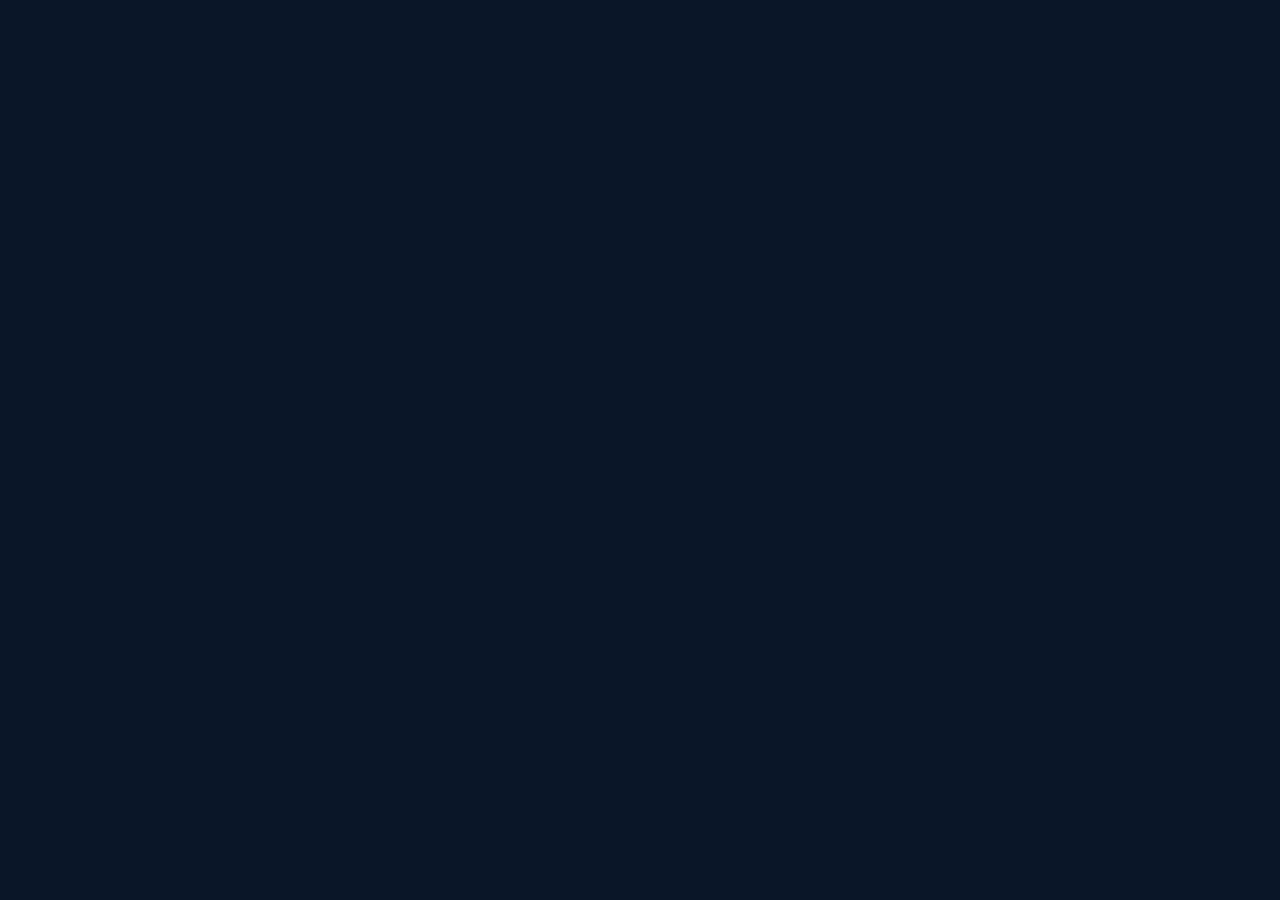
==== commit fca69281: "Add Google Auth (@gospace.tech) + Slack checkbox notifications - Firebase Google Authentication rest" ====
--- a/index.html
+++ b/index.html
@@ -1,689 +1,238 @@
 <!DOCTYPE html>
 <html lang="sk">
 <head>
-<meta charset="UTF-8">
-<meta name="viewport" content="width=device-width, initial-scale=1.0">
-<title>GOSPACE LABS — Business 2026</title>
-<link href="https://fonts.googleapis.com/css2?family=DM+Sans:ital,opsz,wght@0,9..40,400;0,9..40,500;0,9..40,600;0,9..40,700;1,9..40,400&family=DM+Serif+Display&family=JetBrains+Mono:wght@400;500&display=swap" rel="stylesheet">
-<style>
-:root {
-  --bg: #0c1222;
-  --bg-surface: #111827;
-  --bg-card: #1a2332;
-  --border: rgba(255,255,255,0.08);
-  --border-hover: rgba(255,255,255,0.15);
-  --text: #e2e8f0;
-  --text-muted: #94a3b8;
-  --text-dim: #64748b;
-  --accent-blue: #3b82f6;
-  --accent-green: #34d399;
-  --accent-purple: #a78bfa;
-  --accent-amber: #fbbf24;
-  --shadow-xl: 0 12px 40px rgba(0,0,0,0.4);
-  --font-display: 'DM Serif Display', Georgia, serif;
-  --font-body: 'DM Sans', system-ui, sans-serif;
-  --font-mono: 'JetBrains Mono', monospace;
-}
-
-* { margin: 0; padding: 0; box-sizing: border-box; }
-html { scroll-behavior: smooth; }
-
-body {
-  font-family: var(--font-body);
-  background: var(--bg);
-  color: var(--text);
-  line-height: 1.7;
-  font-size: 15px;
-  -webkit-font-smoothing: antialiased;
-  min-height: 100vh;
-}
-
-/* ── Hero ── */
-.hero {
-  position: relative;
-  padding: 72px 40px 96px;
-  background: linear-gradient(160deg, #0f172a 0%, #162244 30%, #1e3a6e 60%, #1e40af 100%);
-  color: #fff;
-  overflow: hidden;
-  text-align: center;
-}
-
-.hero::before {
-  content: "";
-  position: absolute;
-  top: -30%;
-  right: -10%;
-  width: 600px;
-  height: 600px;
-  background: radial-gradient(circle, rgba(59,130,246,0.08) 0%, transparent 70%);
-  pointer-events: none;
-}
-
-.hero-inner {
-  max-width: 800px;
-  margin: 0 auto;
-  position: relative;
-  z-index: 1;
-}
-
-.hero-logo {
-  display: inline-flex;
-  align-items: center;
-  gap: 10px;
-  margin-bottom: 28px;
-  animation: fadeIn 0.6s ease;
-}
-
-.hero-logo .logo-mark {
-  width: 44px;
-  height: 44px;
-  background: rgba(255,255,255,0.1);
-  border: 1px solid rgba(255,255,255,0.18);
-  border-radius: 12px;
-  display: flex;
-  align-items: center;
-  justify-content: center;
-  font-family: var(--font-mono);
-  font-size: 18px;
-  font-weight: 700;
-}
-
-.hero-logo .logo-text {
-  font-family: var(--font-body);
-  font-size: 13px;
-  font-weight: 600;
-  letter-spacing: 0.14em;
-  text-transform: uppercase;
-  opacity: 0.85;
-}
-
-.hero h1 {
-  font-family: var(--font-display);
-  font-size: clamp(32px, 5vw, 52px);
-  font-weight: 400;
-  line-height: 1.15;
-  margin-bottom: 16px;
-  animation: fadeIn 0.8s ease 0.1s both;
-}
-
-.hero h1 span { color: #93c5fd; }
-
-.hero-subtitle {
-  font-size: 16px;
-  color: rgba(255,255,255,0.55);
-  max-width: 520px;
-  margin: 0 auto 32px;
-  line-height: 1.7;
-  animation: fadeIn 0.8s ease 0.2s both;
-}
-
-.hero-stats {
-  display: flex;
-  justify-content: center;
-  gap: 40px;
-  animation: fadeIn 0.8s ease 0.3s both;
-}
-
-.hero-stat { text-align: center; }
-
-.hero-stat .value {
-  font-family: var(--font-mono);
-  font-size: 28px;
-  font-weight: 700;
-  color: #fff;
-  line-height: 1.2;
-}
-
-.hero-stat .label {
-  font-size: 11px;
-  color: rgba(255,255,255,0.4);
-  text-transform: uppercase;
-  letter-spacing: 0.08em;
-  font-weight: 500;
-}
-
-@keyframes fadeIn {
-  from { opacity: 0; transform: translateY(12px); }
-  to { opacity: 1; transform: translateY(0); }
-}
-
-/* ── Content ── */
-.content {
-  max-width: 1100px;
-  margin: -48px auto 0;
-  padding: 0 40px 80px;
-  position: relative;
-  z-index: 2;
-}
-
-/* ── Priority Card ── */
-.priority-card {
-  display: block;
-  background: linear-gradient(145deg, #111c36 0%, #162855 50%, #1a3570 100%);
-  border: 1px solid rgba(59,130,246,0.25);
-  border-radius: 16px;
-  padding: 40px 40px 36px;
-  text-decoration: none;
-  color: inherit;
-  position: relative;
-  overflow: hidden;
-  transition: all 0.3s ease;
-  margin-bottom: 12px;
-}
-
-.priority-card::before {
-  content: "";
-  position: absolute;
-  top: 0;
-  left: 0;
-  right: 0;
-  height: 3px;
-  background: linear-gradient(90deg, #3b82f6, #60a5fa, #93c5fd);
-}
-
-.priority-card::after {
-  content: "";
-  position: absolute;
-  top: 0;
-  right: 0;
-  bottom: 0;
-  left: 0;
-  background: radial-gradient(ellipse at top right, rgba(59,130,246,0.1) 0%, transparent 60%);
-  pointer-events: none;
-}
-
-.priority-card:hover {
-  border-color: rgba(96,165,250,0.4);
-  box-shadow: 0 16px 48px rgba(37,99,235,0.2), 0 0 0 1px rgba(59,130,246,0.15);
-  transform: translateY(-3px);
-}
-
-.priority-header {
-  display: flex;
-  align-items: flex-start;
-  justify-content: space-between;
-  gap: 20px;
-  margin-bottom: 20px;
-  position: relative;
-  z-index: 1;
-}
-
-.priority-badge {
-  display: inline-flex;
-  align-items: center;
-  gap: 6px;
-  padding: 5px 14px;
-  background: rgba(250,204,21,0.12);
-  border: 1px solid rgba(250,204,21,0.25);
-  border-radius: 100px;
-  font-size: 10px;
-  font-weight: 700;
-  color: #fde68a;
-  letter-spacing: 0.1em;
-  text-transform: uppercase;
-  flex-shrink: 0;
-}
-
-.priority-badge svg {
-  width: 12px;
-  height: 12px;
-}
-
-.priority-num {
-  display: inline-flex;
-  align-items: center;
-  justify-content: center;
-  width: 48px;
-  height: 48px;
-  background: rgba(255,255,255,0.06);
-  border: 1px solid rgba(255,255,255,0.12);
-  border-radius: 13px;
-  font-family: var(--font-mono);
-  font-size: 17px;
-  font-weight: 600;
-  color: rgba(255,255,255,0.7);
-  flex-shrink: 0;
-}
-
-.priority-body {
-  position: relative;
-  z-index: 1;
-}
-
-.priority-card h3 {
-  font-family: var(--font-display);
-  font-size: 28px;
-  font-weight: 400;
-  color: #fff;
-  margin-bottom: 6px;
-  line-height: 1.3;
-}
-
-.priority-subtitle {
-  font-size: 14px;
-  color: rgba(255,255,255,0.45);
-  margin-bottom: 18px;
-  font-weight: 500;
-}
-
-.priority-card p {
-  font-size: 15px;
-  color: rgba(255,255,255,0.6);
-  line-height: 1.7;
-  margin-bottom: 24px;
-  max-width: 650px;
-}
-
-.priority-tags {
-  display: flex;
-  flex-wrap: wrap;
-  gap: 6px;
-  margin-bottom: 24px;
-}
-
-.priority-tag {
-  font-size: 11px;
-  font-weight: 500;
-  padding: 4px 12px;
-  border-radius: 100px;
-  background: rgba(255,255,255,0.06);
-  border: 1px solid rgba(255,255,255,0.1);
-  color: rgba(255,255,255,0.7);
-  letter-spacing: 0.02em;
-}
-
-.priority-action {
-  display: inline-flex;
-  align-items: center;
-  gap: 8px;
-  font-size: 14px;
-  font-weight: 600;
-  color: #93c5fd;
-  transition: gap 0.2s ease;
-}
-
-.priority-card:hover .priority-action { gap: 12px; }
-
-.priority-action svg {
-  width: 16px;
-  height: 16px;
-  transition: transform 0.2s ease;
-}
-
-.priority-card:hover .priority-action svg { transform: translateX(3px); }
-
-/* ── Sub-documents connector ── */
-.sub-docs {
-  position: relative;
-  padding-top: 24px;
-}
-
-.sub-docs-label {
-  display: flex;
-  align-items: center;
-  gap: 12px;
-  margin-bottom: 20px;
-  padding-left: 4px;
-}
-
-.sub-docs-line {
-  width: 24px;
-  height: 2px;
-  background: rgba(255,255,255,0.1);
-  border-radius: 1px;
-}
-
-.sub-docs-label span {
-  font-size: 11px;
-  font-weight: 600;
-  color: var(--text-dim);
-  letter-spacing: 0.08em;
-  text-transform: uppercase;
-}
-
-.sub-cards {
-  display: grid;
-  grid-template-columns: repeat(3, 1fr);
-  gap: 16px;
-}
-
-/* ── Sub-card ── */
-.sub-card {
-  background: var(--bg-card);
-  border: 1px solid var(--border);
-  border-radius: 14px;
-  padding: 28px 24px 24px;
-  text-decoration: none;
-  color: inherit;
-  transition: all 0.3s ease;
-  position: relative;
-  overflow: hidden;
-  display: flex;
-  flex-direction: column;
-}
-
-.sub-card::before {
-  content: "";
-  position: absolute;
-  top: 0;
-  left: 0;
-  right: 0;
-  height: 2px;
-  opacity: 0;
-  transition: opacity 0.3s ease;
-}
-
-.sub-card:hover {
-  border-color: var(--border-hover);
-  box-shadow: 0 8px 32px rgba(0,0,0,0.3);
-  transform: translateY(-3px);
-}
-
-.sub-card:hover::before { opacity: 1; }
-
-.sub-card-head {
-  display: flex;
-  align-items: center;
-  gap: 12px;
-  margin-bottom: 16px;
-}
-
-.sub-card-num {
-  display: inline-flex;
-  align-items: center;
-  justify-content: center;
-  width: 34px;
-  height: 34px;
-  border-radius: 9px;
-  font-family: var(--font-mono);
-  font-size: 13px;
-  font-weight: 600;
-  flex-shrink: 0;
-}
-
-.sub-card-chip {
-  font-size: 10px;
-  font-weight: 600;
-  letter-spacing: 0.06em;
-  text-transform: uppercase;
-  padding: 2px 8px;
-  border-radius: 100px;
-}
-
-.sub-card h3 {
-  font-family: var(--font-display);
-  font-size: 20px;
-  font-weight: 400;
-  color: var(--text);
-  margin-bottom: 10px;
-  line-height: 1.3;
-}
-
-.sub-card p {
-  font-size: 13.5px;
-  color: var(--text-muted);
-  line-height: 1.65;
-  margin-bottom: 20px;
-  flex-grow: 1;
-}
-
-.sub-card-action {
-  display: inline-flex;
-  align-items: center;
-  gap: 6px;
-  font-size: 13px;
-  font-weight: 600;
-  transition: gap 0.2s ease;
-}
-
-.sub-card:hover .sub-card-action { gap: 10px; }
-
-.sub-card-action svg {
-  width: 14px;
-  height: 14px;
-  transition: transform 0.2s ease;
-}
-
-.sub-card:hover .sub-card-action svg { transform: translateX(2px); }
-
-/* ── Card color variants ── */
-.sub-card--green::before { background: linear-gradient(90deg, #059669, #34d399); }
-.sub-card--green .sub-card-num { background: rgba(52,211,153,0.1); border: 1px solid rgba(52,211,153,0.2); color: var(--accent-green); }
-.sub-card--green .sub-card-chip { background: rgba(52,211,153,0.1); color: var(--accent-green); }
-.sub-card--green .sub-card-action { color: var(--accent-green); }
-
-.sub-card--purple::before { background: linear-gradient(90deg, #7c3aed, #a78bfa); }
-.sub-card--purple .sub-card-num { background: rgba(167,139,250,0.1); border: 1px solid rgba(167,139,250,0.2); color: var(--accent-purple); }
-.sub-card--purple .sub-card-chip { background: rgba(167,139,250,0.1); color: var(--accent-purple); }
-.sub-card--purple .sub-card-action { color: var(--accent-purple); }
-
-.sub-card--amber::before { background: linear-gradient(90deg, #d97706, #fbbf24); }
-.sub-card--amber .sub-card-num { background: rgba(251,191,36,0.1); border: 1px solid rgba(251,191,36,0.2); color: var(--accent-amber); }
-.sub-card--amber .sub-card-chip { background: rgba(251,191,36,0.1); color: var(--accent-amber); }
-.sub-card--amber .sub-card-action { color: var(--accent-amber); }
-
-/* ── Footer ── */
-.footer {
-  text-align: center;
-  padding: 32px 40px;
-  border-top: 1px solid var(--border);
-  color: var(--text-dim);
-  font-size: 12px;
-  letter-spacing: 0.02em;
-}
-
-.footer strong {
-  font-weight: 600;
-  color: var(--text-muted);
-}
-
-/* ── Responsive ── */
-@media (max-width: 900px) {
-  .sub-cards { grid-template-columns: 1fr; gap: 14px; }
-}
-
-@media (max-width: 768px) {
-  .hero { padding: 56px 24px 80px; }
-  .hero-stats { gap: 24px; }
-  .hero-stat .value { font-size: 22px; }
-  .content { padding: 0 20px 60px; }
-  .priority-card { padding: 28px 24px 24px; }
-  .priority-card h3 { font-size: 23px; }
-  .priority-header { flex-direction: column-reverse; gap: 12px; }
-  .sub-card { padding: 22px 20px 20px; }
-  .sub-card h3 { font-size: 18px; }
-}
-
-@media (max-width: 480px) {
-  .hero { padding: 44px 16px 64px; }
-  .hero h1 { font-size: 28px; }
-  .hero-subtitle { font-size: 14px; }
-  .hero-stats { flex-direction: column; gap: 16px; }
-  .content { padding: 0 16px 48px; margin-top: -36px; }
-  .priority-card { padding: 24px 20px 22px; }
-}
-</style>
+  <meta charset="UTF-8">
+  <meta name="viewport" content="width=device-width, initial-scale=1.0">
+  <title>GOSPACE LABS — Business Division 2026</title>
+  <link href="https://fonts.googleapis.com/css2?family=DM+Sans:wght@400;500;600;700&family=DM+Serif+Display&family=JetBrains+Mono:wght@400;500&display=swap" rel="stylesheet">
+  <link rel="stylesheet" href="css/auth.css">
+  <style>
+    :root {
+      --blue: #2563eb;
+      --green: #10b981;
+      --amber: #f59e0b;
+      --purple: #8b5cf6;
+      --cyan: #06b6d4;
+      --red: #ef4444;
+      --bg: #0a1628;
+      --surface: rgba(255,255,255,0.04);
+      --border: rgba(255,255,255,0.08);
+      --text: #e2e8f0;
+      --text-muted: #94a3b8;
+    }
+
+    * { margin: 0; padding: 0; box-sizing: border-box; }
+
+    body {
+      background: var(--bg);
+      color: var(--text);
+      font-family: "DM Sans", -apple-system, BlinkMacSystemFont, sans-serif;
+      min-height: 100vh;
+    }
+
+    .hero {
+      background: linear-gradient(135deg, #0a1628 0%, #1a365d 50%, #2563eb 100%);
+      padding: 80px 24px 60px;
+      text-align: center;
+    }
+
+    .hero-label {
+      font-size: 12px;
+      letter-spacing: 3px;
+      text-transform: uppercase;
+      color: var(--text-muted);
+      margin-bottom: 16px;
+    }
+
+    .hero h1 {
+      font-family: "DM Serif Display", Georgia, serif;
+      font-size: clamp(32px, 6vw, 52px);
+      font-weight: 400;
+      margin-bottom: 12px;
+      line-height: 1.2;
+    }
+
+    .hero p {
+      color: var(--text-muted);
+      font-size: 16px;
+      max-width: 500px;
+      margin: 0 auto;
+    }
+
+    .container {
+      max-width: 900px;
+      margin: -30px auto 60px;
+      padding: 0 24px;
+    }
+
+    .cards {
+      display: grid;
+      grid-template-columns: repeat(auto-fit, minmax(280px, 1fr));
+      gap: 20px;
+    }
+
+    .card {
+      background: var(--surface);
+      border: 1px solid var(--border);
+      border-radius: 16px;
+      padding: 32px 28px;
+      text-decoration: none;
+      color: var(--text);
+      transition: all 0.25s ease;
+      position: relative;
+      overflow: hidden;
+    }
+
+    .card::before {
+      content: "";
+      position: absolute;
+      top: 0;
+      left: 0;
+      right: 0;
+      height: 3px;
+    }
+
+    .card:nth-child(1)::before { background: var(--blue); }
+    .card:nth-child(2)::before { background: var(--green); }
+    .card:nth-child(3)::before { background: var(--amber); }
+    .card:nth-child(4)::before { background: var(--purple); }
+
+    .card:hover {
+      border-color: rgba(255,255,255,0.18);
+      transform: translateY(-3px);
+      box-shadow: 0 12px 40px rgba(0,0,0,0.3);
+    }
+
+    .card-icon {
+      font-size: 28px;
+      margin-bottom: 16px;
+    }
+
+    .card h3 {
+      font-size: 17px;
+      font-weight: 600;
+      margin-bottom: 8px;
+      line-height: 1.4;
+    }
+
+    .card p {
+      font-size: 13px;
+      color: var(--text-muted);
+      line-height: 1.5;
+    }
+
+    .card-arrow {
+      position: absolute;
+      bottom: 20px;
+      right: 24px;
+      color: var(--text-muted);
+      font-size: 18px;
+      transition: transform 0.2s ease;
+    }
+
+    .card:hover .card-arrow {
+      transform: translateX(4px);
+      color: var(--text);
+    }
+
+    .team-section {
+      margin-top: 48px;
+      text-align: center;
+    }
+
+    .team-section h2 {
+      font-family: "DM Serif Display", Georgia, serif;
+      font-size: 24px;
+      font-weight: 400;
+      margin-bottom: 8px;
+    }
+
+    .team-section p {
+      color: var(--text-muted);
+      font-size: 14px;
+      margin-bottom: 24px;
+    }
+
+    .team-badge {
+      display: inline-flex;
+      align-items: center;
+      gap: 6px;
+      background: var(--surface);
+      border: 1px solid var(--border);
+      border-radius: 20px;
+      padding: 6px 14px;
+      font-size: 13px;
+      color: var(--text-muted);
+    }
+
+    .team-badge .dot {
+      width: 8px;
+      height: 8px;
+      border-radius: 50%;
+      background: var(--green);
+    }
+
+    @media (max-width: 768px) {
+      .hero { padding: 60px 20px 40px; }
+      .cards { grid-template-columns: 1fr; }
+    }
+  </style>
+
+  <!-- Firebase SDK -->
+  <script src="https://www.gstatic.com/firebasejs/9.23.0/firebase-app-compat.js"></script>
+  <script src="https://www.gstatic.com/firebasejs/9.23.0/firebase-auth-compat.js"></script>
+  <script src="https://www.gstatic.com/firebasejs/9.23.0/firebase-firestore-compat.js"></script>
+  <script src="js/config.js"></script>
+  <script src="js/auth.js"></script>
 </head>
 <body>
 
-<!-- ── Hero ── -->
-<div class="hero">
-  <div class="hero-inner">
-    <div class="hero-logo">
-      <div class="logo-mark">G</div>
-      <div class="logo-text">GOSPACE LABS</div>
+  <div class="hero">
+    <div class="hero-label">Business Division</div>
+    <h1>GOSPACE LABS 2026</h1>
+    <p>Stratégia, Sales Machine, Scorecard a priority pre rok 2026</p>
+  </div>
+
+  <div class="container">
+    <div class="cards">
+      <a class="card" href="GOSPACE LABS — Business Division Stratégia 2026.html">
+        <div class="card-icon">🎯</div>
+        <h3>Business Division Stratégia 2026</h3>
+        <p>Master plán, projekty, krajiny, pipeline a ASAP akčné kroky</p>
+        <span class="card-arrow">→</span>
+      </a>
+
+      <a class="card" href="GOSPACE — Čomu dať najväčšiu energiu v 2026.html">
+        <div class="card-icon">⚡</div>
+        <h3>Čomu dať najväčšiu energiu</h3>
+        <p>Priority, alokácia zdrojov a ROI analýza iniciatív</p>
+        <span class="card-arrow">→</span>
+      </a>
+
+      <a class="card" href="GOSPACE — Sales Machine — 9 pilierov.html">
+        <div class="card-icon">🚀</div>
+        <h3>Sales Machine — 9 pilierov</h3>
+        <p>Web, AI Pre-Sales, CRM, partneri, eventy a marketing</p>
+        <span class="card-arrow">→</span>
+      </a>
+
+      <a class="card" href="GOSPACE — Weekly Scorecard & Leaderboard.html">
+        <div class="card-icon">📊</div>
+        <h3>Weekly Scorecard & Leaderboard</h3>
+        <p>Týždenné skóre, body, rebríček a KPI dashboard</p>
+        <span class="card-arrow">→</span>
+      </a>
     </div>
-    <h1>Business Division<br><span>Stratégia 2026</span></h1>
-    <p class="hero-subtitle">
-      Kompletný strategický rámec pre rast, predaj a exekúciu.
-      Všetky kľúčové dokumenty na jednom mieste.
-    </p>
-    <div class="hero-stats">
-      <div class="hero-stat">
-        <div class="value">4</div>
-        <div class="label">Dokumenty</div>
-      </div>
-      <div class="hero-stat">
-        <div class="value">9</div>
-        <div class="label">Piliere predaja</div>
-      </div>
-      <div class="hero-stat">
-        <div class="value">2026</div>
-        <div class="label">Roadmap</div>
+
+    <div class="team-section">
+      <h2>Team</h2>
+      <p>13 členov · @gospace.tech</p>
+      <div class="team-badge">
+        <span class="dot"></span>
+        Prihlásenie cez Google · Slack notifikácie
       </div>
     </div>
   </div>
-</div>
-
-<!-- ── Content ── -->
-<div class="content">
-
-  <!-- Priority Document -->
-  <a class="priority-card" href="GOSPACE LABS — Business Division Stratégia 2026.html">
-    <div class="priority-header">
-      <div class="priority-num">01</div>
-      <div class="priority-badge">
-        <svg viewBox="0 0 24 24" fill="currentColor"><path d="M12 2l3.09 6.26L22 9.27l-5 4.87 1.18 6.88L12 17.77l-6.18 3.25L7 14.14 2 9.27l6.91-1.01L12 2z"/></svg>
-        Prioritný dokument
-      </div>
-    </div>
-    <div class="priority-body">
-      <h3>Business Division Stratégia 2026</h3>
-      <div class="priority-subtitle">Hlavný strategický dokument pre celú Business Division</div>
-      <p>Kompletná vízia, ciele, OKR, organizačná štruktúra a plán rastu. Tento dokument je východiskový bod pre všetky ostatné materiály a definuje smer na rok 2026.</p>
-      <div class="priority-tags">
-        <span class="priority-tag">Stratégia</span>
-        <span class="priority-tag">OKR</span>
-        <span class="priority-tag">Organizácia</span>
-        <span class="priority-tag">Vízia</span>
-        <span class="priority-tag">Rast</span>
-      </div>
-      <div class="priority-action">
-        Otvoriť prioritný dokument
-        <svg viewBox="0 0 24 24" fill="none" stroke="currentColor" stroke-width="2.5" stroke-linecap="round" stroke-linejoin="round"><path d="M5 12h14"/><path d="m12 5 7 7-7 7"/></svg>
-      </div>
-    </div>
-  </a>
-
-  <!-- Sub-documents -->
-  <div class="sub-docs">
-    <div class="sub-docs-label">
-      <div class="sub-docs-line"></div>
-      <span>Súvisiace dokumenty</span>
-      <div class="sub-docs-line" style="flex-grow:1;"></div>
-    </div>
-
-    <div class="sub-cards">
-
-      <!-- 2. Čomu dať najväčšiu energiu -->
-      <a class="sub-card sub-card--green" href="GOSPACE — Čomu dať najväčšiu energiu v 2026.html">
-        <div class="sub-card-head">
-          <div class="sub-card-num">02</div>
-          <div class="sub-card-chip">Priority</div>
-        </div>
-        <h3>Čomu dať najväčšiu energiu v 2026</h3>
-        <p>Strategické priority a fokus oblasti — kde koncentrovať zdroje a energiu pre maximálny dopad.</p>
-        <div class="sub-card-action">
-          Otvoriť
-          <svg viewBox="0 0 24 24" fill="none" stroke="currentColor" stroke-width="2.5" stroke-linecap="round" stroke-linejoin="round"><path d="M5 12h14"/><path d="m12 5 7 7-7 7"/></svg>
-        </div>
-      </a>
-
-      <!-- 3. Sales Machine — 9 pilierov -->
-      <a class="sub-card sub-card--purple" href="GOSPACE — Sales Machine — 9 pilierov.html">
-        <div class="sub-card-head">
-          <div class="sub-card-num">03</div>
-          <div class="sub-card-chip">Sales</div>
-        </div>
-        <h3>Sales Machine — 9 pilierov</h3>
-        <p>Framework predajného stroja — 9 kľúčových pilierov systematického a škálovateľného predaja.</p>
-        <div class="sub-card-action">
-          Otvoriť
-          <svg viewBox="0 0 24 24" fill="none" stroke="currentColor" stroke-width="2.5" stroke-linecap="round" stroke-linejoin="round"><path d="M5 12h14"/><path d="m12 5 7 7-7 7"/></svg>
-        </div>
-      </a>
-
-      <!-- 4. Weekly Scorecard & Leaderboard -->
-      <a class="sub-card sub-card--amber" href="GOSPACE — Weekly Scorecard &amp; Leaderboard.html">
-        <div class="sub-card-head">
-          <div class="sub-card-num">04</div>
-          <div class="sub-card-chip">Tracking</div>
-        </div>
-        <h3>Weekly Scorecard &amp; Leaderboard</h3>
-        <p>Týždenný prehľad výkonu — scorecard metriky, leaderboard a tracking pokroku voči cieľom.</p>
-        <div class="sub-card-action">
-          Otvoriť
-          <svg viewBox="0 0 24 24" fill="none" stroke="currentColor" stroke-width="2.5" stroke-linecap="round" stroke-linejoin="round"><path d="M5 12h14"/><path d="m12 5 7 7-7 7"/></svg>
-        </div>
-      </a>
-
-    </div>
-  </div>
-
-</div>
-
-<!-- ── Footer ── -->
-<div class="footer">
-  <strong>GOSPACE LABS</strong> &middot; Business Division &middot; 2026
-</div>
-
-<!-- ── Password Protection ── -->
-<div id="auth-overlay" style="position:fixed;inset:0;z-index:99999;background:linear-gradient(135deg,#0f172a 0%,#1e3a5f 50%,#1e40af 100%);display:flex;align-items:center;justify-content:center;font-family:'DM Sans',system-ui,sans-serif;">
-  <div style="text-align:center;max-width:380px;padding:0 24px;">
-    <div style="width:56px;height:56px;margin:0 auto 24px;background:rgba(255,255,255,0.1);border:1px solid rgba(255,255,255,0.2);border-radius:16px;display:flex;align-items:center;justify-content:center;">
-      <svg width="24" height="24" viewBox="0 0 24 24" fill="none" stroke="rgba(255,255,255,0.8)" stroke-width="2" stroke-linecap="round" stroke-linejoin="round"><rect x="3" y="11" width="18" height="11" rx="2" ry="2"/><path d="M7 11V7a5 5 0 0 1 10 0v4"/><circle cx="12" cy="16" r="1"/></svg>
-    </div>
-    <h2 style="font-family:'DM Serif Display',Georgia,serif;font-size:28px;font-weight:400;color:#fff;margin-bottom:8px;">Chránený obsah</h2>
-    <p style="font-size:14px;color:rgba(255,255,255,0.5);margin-bottom:28px;line-height:1.6;">Tento obsah je prístupný len s heslom.<br>Zadajte prístupové heslo nižšie.</p>
-    <div style="position:relative;">
-      <input id="auth-input" type="password" placeholder="Zadajte heslo…" autofocus
-        style="width:100%;padding:14px 18px;font-size:15px;font-family:inherit;background:rgba(255,255,255,0.08);border:1px solid rgba(255,255,255,0.15);border-radius:10px;color:#fff;outline:none;transition:border-color 0.2s;"
-        onfocus="this.style.borderColor='rgba(96,165,250,0.5)'" onblur="this.style.borderColor='rgba(255,255,255,0.15)'">
-    </div>
-    <button id="auth-btn" onclick="checkAuth()"
-      style="width:100%;margin-top:12px;padding:14px;font-size:14px;font-weight:600;font-family:inherit;background:#2563eb;color:#fff;border:none;border-radius:10px;cursor:pointer;letter-spacing:0.02em;transition:background 0.2s;"
-      onmouseover="this.style.background='#1d4ed8'" onmouseout="this.style.background='#2563eb'">
-      Odomknúť
-    </button>
-    <p id="auth-error" style="font-size:13px;color:#f87171;margin-top:14px;opacity:0;transition:opacity 0.3s;">Nesprávne heslo. Skúste znova.</p>
-    <p style="font-size:11px;color:rgba(255,255,255,0.25);margin-top:24px;">GOSPACE LABS &middot; Business Division 2026</p>
-  </div>
-</div>
-
-<script>
-(function(){
-  var HASH = 'f4632537eaa1ef716b7b79ae9cf509374b23ad4765e789848bdb8a40e3ac222c';
-  var KEY = 'gospace_auth_2026';
-
-  if (sessionStorage.getItem(KEY) === HASH) {
-    document.getElementById('auth-overlay').style.display = 'none';
-  }
-
-  window.checkAuth = async function() {
-    var input = document.getElementById('auth-input');
-    var pwd = input.value;
-    var buf = await crypto.subtle.digest('SHA-256', new TextEncoder().encode(pwd));
-    var hex = Array.from(new Uint8Array(buf)).map(function(b){ return b.toString(16).padStart(2,'0'); }).join('');
-    if (hex === HASH) {
-      sessionStorage.setItem(KEY, HASH);
-      var ov = document.getElementById('auth-overlay');
-      ov.style.transition = 'opacity 0.4s ease';
-      ov.style.opacity = '0';
-      setTimeout(function(){ ov.style.display = 'none'; }, 400);
-    } else {
-      document.getElementById('auth-error').style.opacity = '1';
-      input.value = '';
-      input.focus();
-      input.style.borderColor = '#f87171';
-      setTimeout(function(){ input.style.borderColor = 'rgba(255,255,255,0.15)'; }, 1500);
-    }
-  };
-
-  document.getElementById('auth-input').addEventListener('keydown', function(e) {
-    if (e.key === 'Enter') checkAuth();
-  });
-})();
-</script>
 
 </body>
 </html>
--- a/css/auth.css
+++ b/css/auth.css
@@ -0,0 +1,181 @@
+/* ============================================
+   GOSPACE LABS — Auth Styles
+   Login overlay + User bar
+   ============================================ */
+
+/* Hide page content until authenticated */
+body:not(.gospace-authenticated) > *:not(#gospace-login-overlay):not(script) {
+  visibility: hidden !important;
+}
+
+/* Login Overlay */
+#gospace-login-overlay {
+  position: fixed;
+  top: 0;
+  left: 0;
+  width: 100%;
+  height: 100%;
+  background: linear-gradient(135deg, #0a1628 0%, #1a365d 50%, #2563eb 100%);
+  display: flex;
+  align-items: center;
+  justify-content: center;
+  z-index: 99999;
+  font-family: "DM Sans", -apple-system, BlinkMacSystemFont, sans-serif;
+}
+
+.gospace-login-card {
+  background: rgba(255, 255, 255, 0.05);
+  backdrop-filter: blur(20px);
+  border: 1px solid rgba(255, 255, 255, 0.12);
+  border-radius: 20px;
+  padding: 48px 40px;
+  text-align: center;
+  max-width: 400px;
+  width: 90%;
+  box-shadow: 0 25px 60px rgba(0, 0, 0, 0.4);
+}
+
+.gospace-login-logo {
+  font-family: "DM Serif Display", Georgia, serif;
+  font-size: 36px;
+  font-weight: 700;
+  color: #fff;
+  letter-spacing: 4px;
+  margin-bottom: 8px;
+}
+
+.gospace-login-card h2 {
+  color: #e2e8f0;
+  font-size: 18px;
+  font-weight: 400;
+  margin: 0 0 16px;
+}
+
+.gospace-login-card p {
+  color: #94a3b8;
+  font-size: 14px;
+  line-height: 1.6;
+  margin: 0 0 32px;
+}
+
+.gospace-login-card p strong {
+  color: #60a5fa;
+}
+
+.gospace-login-btn {
+  display: inline-flex;
+  align-items: center;
+  justify-content: center;
+  background: #fff;
+  color: #1a1a2e;
+  border: none;
+  border-radius: 12px;
+  padding: 14px 32px;
+  font-size: 15px;
+  font-weight: 600;
+  cursor: pointer;
+  transition: all 0.2s ease;
+  font-family: "DM Sans", -apple-system, BlinkMacSystemFont, sans-serif;
+  width: 100%;
+}
+
+.gospace-login-btn:hover {
+  background: #f1f5f9;
+  transform: translateY(-1px);
+  box-shadow: 0 8px 25px rgba(0, 0, 0, 0.2);
+}
+
+.gospace-login-btn:active {
+  transform: translateY(0);
+}
+
+.gospace-login-error {
+  color: #f87171;
+  font-size: 13px;
+  margin-top: 16px;
+  min-height: 20px;
+}
+
+/* User Bar */
+#gospace-user-bar {
+  position: fixed;
+  bottom: 0;
+  left: 0;
+  right: 0;
+  background: rgba(15, 23, 42, 0.92);
+  backdrop-filter: blur(12px);
+  border-top: 1px solid rgba(255, 255, 255, 0.08);
+  padding: 10px 24px;
+  display: flex;
+  align-items: center;
+  justify-content: space-between;
+  z-index: 99998;
+  font-family: "DM Sans", -apple-system, BlinkMacSystemFont, sans-serif;
+}
+
+.gospace-user-info {
+  display: flex;
+  align-items: center;
+  gap: 10px;
+}
+
+.gospace-user-avatar {
+  width: 28px;
+  height: 28px;
+  border-radius: 50%;
+  border: 2px solid rgba(96, 165, 250, 0.4);
+}
+
+.gospace-user-name {
+  color: #e2e8f0;
+  font-size: 13px;
+  font-weight: 500;
+}
+
+.gospace-logout-btn {
+  background: rgba(255, 255, 255, 0.08);
+  color: #94a3b8;
+  border: 1px solid rgba(255, 255, 255, 0.08);
+  border-radius: 8px;
+  padding: 6px 16px;
+  font-size: 12px;
+  cursor: pointer;
+  transition: all 0.2s ease;
+  font-family: "DM Sans", -apple-system, BlinkMacSystemFont, sans-serif;
+}
+
+.gospace-logout-btn:hover {
+  background: rgba(255, 255, 255, 0.15);
+  color: #f1f5f9;
+}
+
+/* Notification toast */
+.gospace-toast {
+  position: fixed;
+  bottom: 60px;
+  right: 24px;
+  background: rgba(16, 185, 129, 0.95);
+  color: #fff;
+  padding: 10px 20px;
+  border-radius: 10px;
+  font-size: 13px;
+  font-family: "DM Sans", -apple-system, BlinkMacSystemFont, sans-serif;
+  z-index: 99997;
+  animation: gospaceToastIn 0.3s ease, gospaceToastOut 0.3s ease 2.5s forwards;
+  box-shadow: 0 8px 25px rgba(0, 0, 0, 0.3);
+}
+
+@keyframes gospaceToastIn {
+  from { opacity: 0; transform: translateY(10px); }
+  to { opacity: 1; transform: translateY(0); }
+}
+
+@keyframes gospaceToastOut {
+  from { opacity: 1; transform: translateY(0); }
+  to { opacity: 0; transform: translateY(10px); }
+}
+
+/* Extra bottom padding so content isn't hidden behind user bar */
+body.gospace-authenticated {
+  padding-bottom: 60px;
+}
